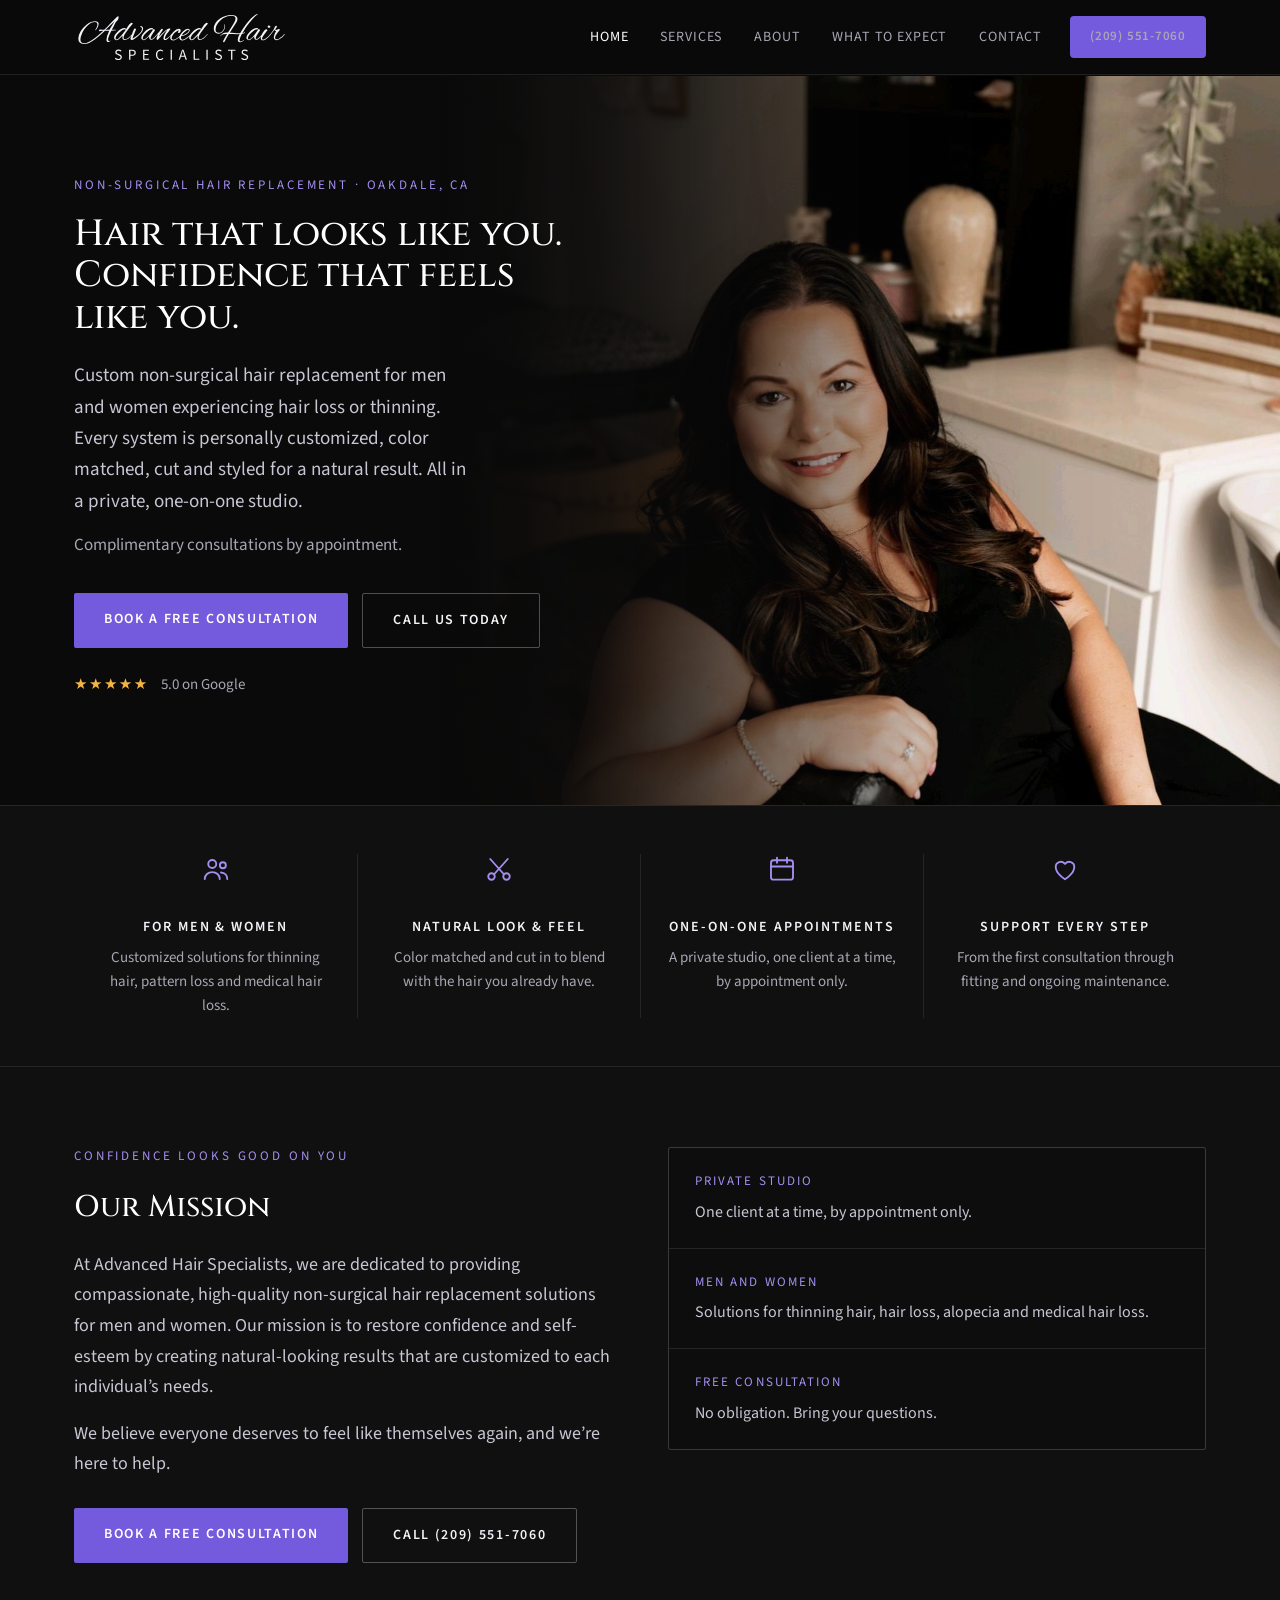
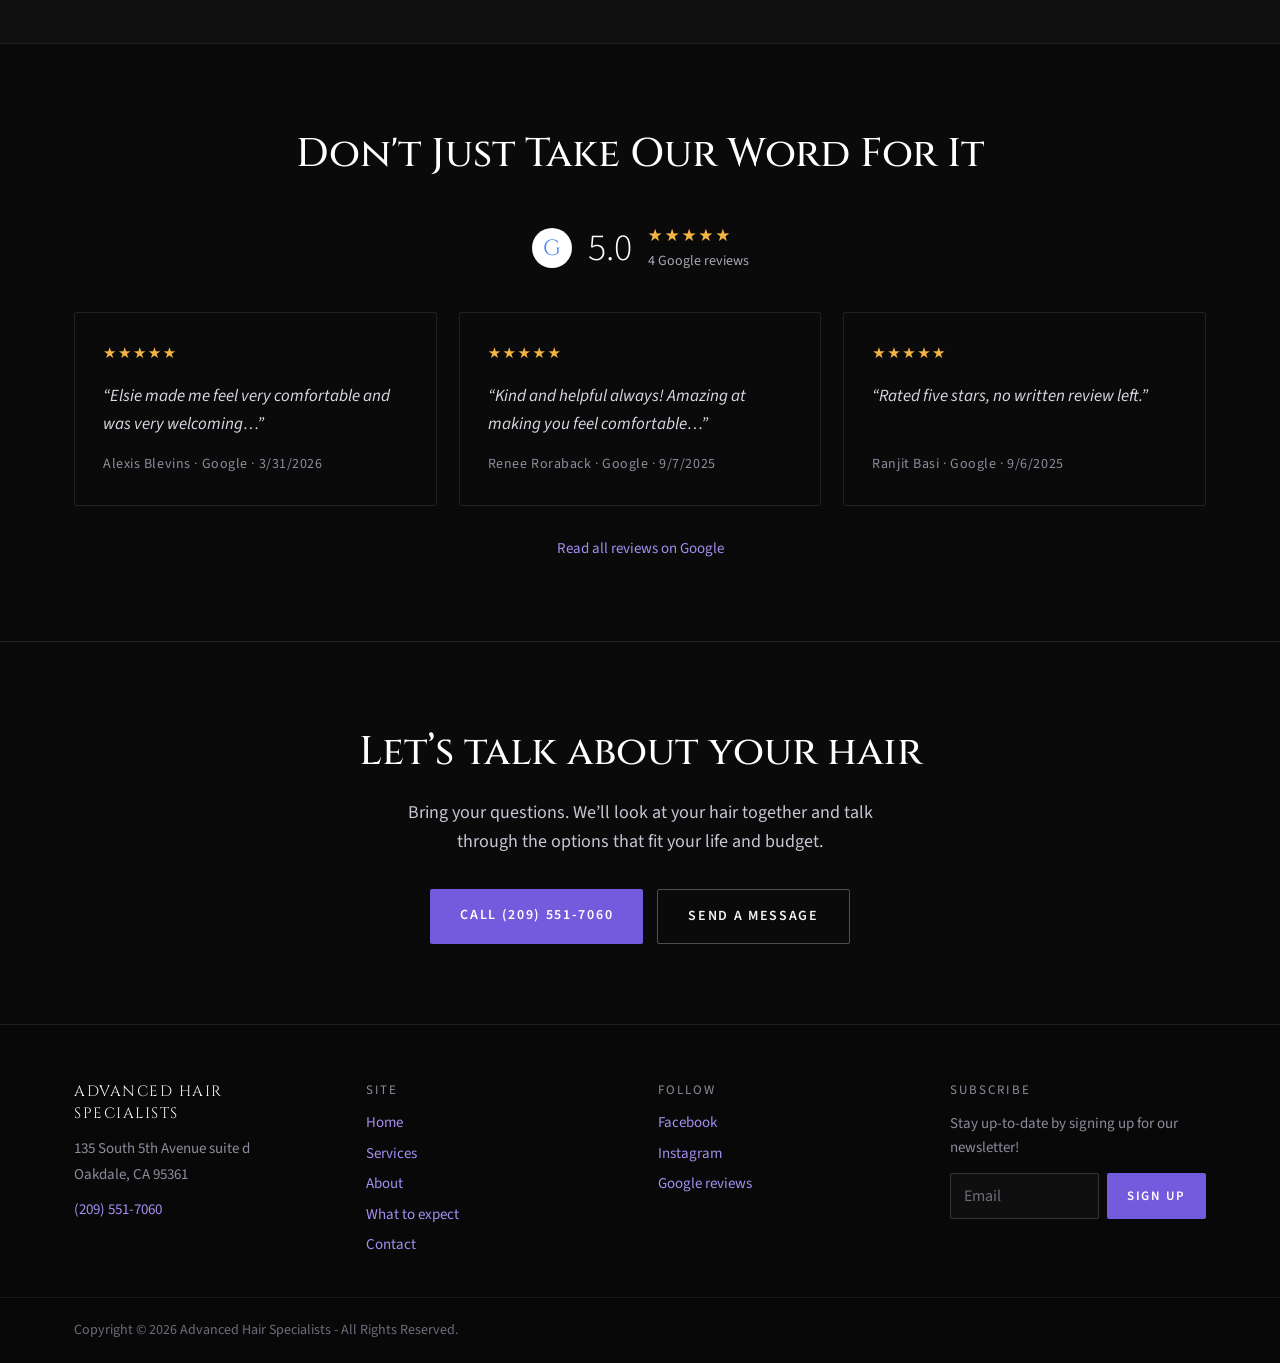
==== ahsoakdale/index.html @ dc657ce6 "AHS Oakdale: real wordmark in the header, softer hero blend, A favicon Hero blend The photo met the " ====
<!DOCTYPE html>
<html lang="en">
<head>
<meta charset="utf-8" />
<meta name="viewport" content="width=device-width, initial-scale=1" />
<title>Non-Surgical Hair Replacement in Oakdale, CA | Advanced Hair Specialists</title>
<meta name="description" content="Custom non-surgical hair replacement for men and women in Oakdale, California. Color matched and styled in a private, one-on-one studio. Call (209) 551-7060." />
<meta name="theme-color" content="#745bde" />
<meta name="robots" content="noindex,nofollow" />
  <link rel="canonical" href="https://drewb-it.com/ahsoakdale/" />
<meta property="og:type" content="website" />
<meta property="og:site_name" content="Advanced Hair Specialists" />
<meta property="og:title" content="Non-Surgical Hair Replacement in Oakdale, CA | Advanced Hair Specialists" />
<meta property="og:description" content="Custom non-surgical hair replacement for men and women in Oakdale, California. Color matched and styled in a private, one-on-one studio. Call (209) 551-7060." />
<meta property="og:url" content="https://drewb-it.com/ahsoakdale/" />
<meta property="og:image" content="https://drewb-it.com/ahsoakdale/assets/og.jpg" />
<meta property="og:locale" content="en_US" />
<meta name="twitter:card" content="summary_large_image" />
<meta name="twitter:title" content="Non-Surgical Hair Replacement in Oakdale, CA | Advanced Hair Specialists" />
<meta name="twitter:description" content="Custom non-surgical hair replacement for men and women in Oakdale, California. Color matched and styled in a private, one-on-one studio. Call (209) 551-7060." />
<meta name="twitter:image" content="https://drewb-it.com/ahsoakdale/assets/og.jpg" />
<link rel="icon" href="assets/favicon.ico" sizes="any" />
<link rel="icon" type="image/png" href="assets/favicon.png" />
<link rel="apple-touch-icon" href="assets/apple-touch-icon.png" />
<link rel="preconnect" href="https://fonts.googleapis.com" />
<link rel="preconnect" href="https://fonts.gstatic.com" crossorigin />
<link href="https://fonts.googleapis.com/css2?family=Cinzel:wght@400..600&family=Source+Sans+3:ital,wght@0,300..600;1,400&display=swap" rel="stylesheet" />
<link rel="stylesheet" href="styles.css?v=6" />
<script type="application/ld+json">
{
  "@context": "https://schema.org",
  "@type": "HealthAndBeautyBusiness",
  "name": "Advanced Hair Specialists",
  "description": "Non-surgical hair replacement for men and women in Oakdale, California.",
  "telephone": "+1-209-551-7060",
  "url": "https://drewb-it.com/ahsoakdale/",
  "address": {
    "@type": "PostalAddress",
    "streetAddress": "135 South 5th Avenue suite d",
    "addressLocality": "Oakdale",
    "addressRegion": "CA",
    "postalCode": "95361",
    "addressCountry": "US"
  },
  "image": "https://drewb-it.com/ahsoakdale/assets/elsie.jpg",
  "logo": "https://drewb-it.com/ahsoakdale/assets/logo-1200.png",
  "hasMap": "https://www.google.com/maps/search/?api=1&query=37.7672455,-120.8436809",
  "founder": {
    "@type": "Person",
    "name": "Elsie",
    "jobTitle": "Owner and hair replacement specialist",
    "description": "Over 20 years of experience in the hair industry, specializing in non-surgical hair replacement for men and women."
  },
  "areaServed": [
    {"@type": "City", "name": "Oakdale"},
    {"@type": "City", "name": "Riverbank"},
    {"@type": "City", "name": "Escalon"},
    {"@type": "City", "name": "Modesto"},
    {"@type": "City", "name": "Turlock"},
    {"@type": "City", "name": "Manteca"}
  ],
  "knowsAbout": [
    "Non-surgical hair replacement",
    "Custom hair systems",
    "Hair toppers",
    "Wigs",
    "Androgenetic alopecia",
    "Alopecia areata",
    "Medical hair loss"
  ],
  "geo": {
    "@type": "GeoCoordinates",
    "latitude": 37.7672455,
    "longitude": -120.8436809
  },
  "sameAs": [
    "https://www.facebook.com/advancedhairspecialists",
    "https://www.instagram.com/advancedhairspecialists"
  ],
  "openingHoursSpecification": [
    {
      "@type": "OpeningHoursSpecification",
      "dayOfWeek": [
        "Monday",
        "Tuesday",
        "Thursday",
        "Friday"
      ],
      "opens": "09:00",
      "closes": "15:00"
    },
    {
      "@type": "OpeningHoursSpecification",
      "dayOfWeek": "Wednesday",
      "opens": "11:00",
      "closes": "18:00"
    }
  ]
}
</script>
<script>
document.addEventListener('DOMContentLoaded',function(){
var h=document.querySelector('.site-head');if(!h)return;
var c=h.querySelector('.nav-cb');if(!c)return;
function shut(){c.checked=false;}
document.addEventListener('keydown',function(e){if(e.key==='Escape'&&c.checked){shut();c.focus();}});
document.addEventListener('click',function(e){if(c.checked&&!h.contains(e.target))shut();});
h.querySelectorAll('.nav a').forEach(function(a){a.addEventListener('click',shut);});
addEventListener('resize',function(){if(innerWidth>=1040)shut();});
});
</script>
</head>
<body>
  <header class="site-head">
    <div class="head-in">
      <a class="brand" href="index.html">
        <img class="brand-logo" src="assets/logo-wordmark.svg" alt="Advanced Hair Specialists" width="1200" height="257" />
      </a>
      <input class="nav-cb" type="checkbox" id="nav-cb" aria-label="Show navigation menu"
             style="position:absolute;width:1px;height:1px;clip-path:inset(50%);overflow:hidden" />
      <label class="nav-toggle" for="nav-cb"><span class="nav-bars" aria-hidden="true"></span><span class="nav-toggle-t">Menu</span></label>
      <nav class="nav" id="site-nav">
        <a href="index.html" aria-current="page">Home</a>
        <a href="services.html">Services</a>
        <a href="about.html">About</a>
        <a href="results.html">What to expect</a>
        <a href="contact.html">Contact</a>
      </nav>
      <a class="btn head-call" href="tel:2095517060">(209) 551-7060</a>
    </div>
  </header>
  <main>
    <section class="hero-full">
      <div class="hero-media">
        <picture>
          <source media="(max-width:860px)" srcset="assets/hero-mobile.jpg" width="900" height="1150" />
          <img src="assets/elsie.jpg" alt="Elsie, owner of Advanced Hair Specialists, in her Oakdale studio" width="1200" height="1500" fetchpriority="high" decoding="async" />
        </picture>
      </div>
      <div class="hero-scrim" aria-hidden="true"></div>
      <div class="hero-in">
        <div class="hero-copy">
          <p class="eyebrow">Non-surgical hair replacement &middot; Oakdale, CA</p>
          <h1>Hair that looks like you.<br />Confidence that feels like you.</h1>
          <p class="lede" style="margin:0 0 14px">Custom non-surgical hair replacement for men and women experiencing hair loss or thinning. Every system is personally customized, color matched, cut and styled for a natural result. All in a private, one-on-one studio.</p>
          <p class="lede muted" style="margin:0 0 34px;font-size:17px">Complimentary consultations by appointment.</p>
          <div class="btn-row">
            <a class="btn" href="contact.html">Book a free consultation</a>
            <a class="btn btn-ghost" href="tel:2095517060">Call us today</a>
          </div>
          <div class="rating" style="margin-top:26px"><span class="stars">&#9733;&#9733;&#9733;&#9733;&#9733;</span><span>5.0 on Google</span></div>
        </div>
      </div>
    </section>

    <section class="band">
      <div class="wrap valuestrip">
        <div class="vs">
          <svg viewBox="0 0 24 24" aria-hidden="true"><circle cx="9" cy="8" r="3.2"/><path d="M3 20c0-3.3 2.7-5.5 6-5.5s6 2.2 6 5.5"/><circle cx="17.5" cy="9" r="2.4"/><path d="M16 14.8c3 .2 5 2.3 5 5.2"/></svg>
          <h3>For men &amp; women</h3>
          <p>Customized solutions for thinning hair, pattern loss and medical hair loss.</p>
        </div>
        <div class="vs">
          <svg viewBox="0 0 24 24" aria-hidden="true"><circle cx="6" cy="18" r="2.6"/><circle cx="18" cy="18" r="2.6"/><path d="M8.1 16.2 19 4M15.9 16.2 5 4"/></svg>
          <h3>Natural look &amp; feel</h3>
          <p>Color matched and cut in to blend with the hair you already have.</p>
        </div>
        <div class="vs">
          <svg viewBox="0 0 24 24" aria-hidden="true"><rect x="3.2" y="5" width="17.6" height="15.5" rx="2"/><path d="M3.2 10h17.6M8 3v4M16 3v4"/></svg>
          <h3>One-on-one appointments</h3>
          <p>A private studio, one client at a time, by appointment only.</p>
        </div>
        <div class="vs">
          <svg viewBox="0 0 24 24" aria-hidden="true"><path d="M12 20.2s-7.4-4.6-7.4-9.6A4.1 4.1 0 0 1 12 7.9a4.1 4.1 0 0 1 7.4 2.7c0 5-7.4 9.6-7.4 9.6z"/></svg>
          <h3>Support every step</h3>
          <p>From the first consultation through fitting and ongoing maintenance.</p>
        </div>
      </div>
    </section>

    <section class="band">
      <div class="wrap pad two two-top">
        <div>
          <p class="eyebrow">Confidence looks good on you</p>
          <h2 style="margin:0 0 20px;font-size:30px">Our Mission</h2>
          <p style="margin:0 0 16px;font-size:18px;line-height:1.7;color:var(--ink-2);text-wrap:pretty">At Advanced Hair Specialists, we are dedicated to providing compassionate, high-quality non-surgical hair replacement solutions for men and women. Our mission is to restore confidence and self-esteem by creating natural-looking results that are customized to each individual&rsquo;s needs.</p>
          <p style="margin:0;font-size:18px;line-height:1.7;color:var(--ink-2);text-wrap:pretty">We believe everyone deserves to feel like themselves again, and we&rsquo;re here to help.</p>
          <div class="btn-row" style="margin-top:28px">
            <a class="btn" href="contact.html">Book a free consultation</a>
            <a class="btn btn-ghost" href="tel:2095517060">Call (209) 551-7060</a>
          </div>
        </div>
        <div class="stack">
          <div><p class="k">Private studio</p><p class="v">One client at a time, by appointment only.</p></div>
          <div><p class="k">Men and women</p><p class="v">Solutions for thinning hair, hair loss, alopecia and medical hair loss.</p></div>
          <div><p class="k">Free consultation</p><p class="v">No obligation. Bring your questions.</p></div>
        </div>
      </div>
    </section>


    <section class="band-plain">
      <div class="wrap pad">
        <h2 class="big center" style="margin:0 0 40px">Don't Just Take Our Word For It</h2>
        <div class="gsum">
          <span class="g">G</span>
          <span class="score">5.0</span>
          <div>
            <div class="stars" style="font-size:17px">&#9733;&#9733;&#9733;&#9733;&#9733;</div>
            <div style="font-size:14px;color:var(--ink-3);margin-top:2px">4 Google reviews</div>
          </div>
        </div>
        <div class="cards">
          <figure class="review">
            <div class="stars" style="font-size:15px">&#9733;&#9733;&#9733;&#9733;&#9733;</div>
            <blockquote>&ldquo;Elsie made me feel very comfortable and was very welcoming&hellip;&rdquo;</blockquote>
            <figcaption>Alexis Blevins &middot; Google &middot; 3/31/2026</figcaption>
          </figure>
          <figure class="review">
            <div class="stars" style="font-size:15px">&#9733;&#9733;&#9733;&#9733;&#9733;</div>
            <blockquote>&ldquo;Kind and helpful always! Amazing at making you feel comfortable&hellip;&rdquo;</blockquote>
            <figcaption>Renee Roraback &middot; Google &middot; 9/7/2025</figcaption>
          </figure>
          <figure class="review">
            <div class="stars" style="font-size:15px">&#9733;&#9733;&#9733;&#9733;&#9733;</div>
            <blockquote>&ldquo;Rated five stars, no written review left.&rdquo;</blockquote>
            <figcaption>Ranjit Basi &middot; Google &middot; 9/6/2025</figcaption>
          </figure>
        </div>
        <p class="center" style="margin:32px 0 0;font-size:15px"><a href="https://www.google.com/search?q=Advanced+Hair+Specialists+Oakdale" target="_blank" rel="noopener">Read all reviews on Google</a></p>
      </div>
    </section>

    <section class="band-plain">
      <div class="wrap cta-band">
        <h2>Let&rsquo;s talk about your hair</h2>
        <p>Bring your questions. We&rsquo;ll look at your hair together and talk through the options that fit your life and budget.</p>
        <div class="btn-row">
          <a class="btn" href="tel:2095517060">Call (209) 551-7060</a>
          <a class="btn btn-ghost" href="contact.html">Send a message</a>
        </div>
      </div>
    </section>
  </main>
  <footer class="site-foot">
    <div class="foot-in">
      <div>
        <p class="ttl">Advanced Hair Specialists</p>
        <p>135 South 5th Avenue suite d</p>
        <p style="margin-bottom:12px">Oakdale, CA 95361</p>
        <p><a href="tel:2095517060">(209) 551-7060</a></p>
      </div>
      <div>
        <p class="cap">Site</p>
        <div class="foot-links">
          <a href="index.html">Home</a>
          <a href="services.html">Services</a>
          <a href="about.html">About</a>
          <a href="results.html">What to expect</a>
          <a href="contact.html">Contact</a>
        </div>
      </div>
      <div>
        <p class="cap">Follow</p>
        <div class="foot-links">
          <a href="https://www.facebook.com/advancedhairspecialists" target="_blank" rel="noopener">Facebook</a>
          <a href="https://www.instagram.com/advancedhairspecialists" target="_blank" rel="noopener">Instagram</a>
          <a href="https://www.google.com/search?q=Advanced+Hair+Specialists+Oakdale" target="_blank" rel="noopener">Google reviews</a>
        </div>
      </div>
      <div>
        <p class="cap">Subscribe</p>
        <p style="margin-bottom:14px;line-height:1.55">Stay up-to-date by signing up for our newsletter!</p>
        <form class="sub" action="https://formsubmit.co/advancedhairspecialists@yahoo.com" method="POST">
          <input type="hidden" name="_subject" value="New newsletter signup from the website" />
          <input type="hidden" name="_next" value="https://drewb-it.com/ahsoakdale/thanks.html" />
          <input type="hidden" name="_captcha" value="false" />
          <input type="text" name="_honey" tabindex="-1" autocomplete="off" aria-hidden="true" style="position:absolute;left:-9999px" />

          <input type="email" name="email" placeholder="Email" required
                 aria-label="Email address" autocomplete="email"
                 autocapitalize="none" spellcheck="false" />
          <button class="btn btn-sm sub-btn" type="submit">Sign up</button>
        </form>
      </div>
    </div>
    <div class="copy"><p>Copyright &copy; 2026 Advanced Hair Specialists - All Rights Reserved.</p></div>
  </footer>
</body>
</html>
---- ahsoakdale/styles.css ----
/* Advanced Hair Specialists, ahsoakdale.com
   Palette and typefaces carried over from the existing site:
   #745bde purple, near-black ground, Cinzel + Source Sans. */

:root{
  --bg:#0a0a0a; --bg-alt:#101010; --panel:#111; --panel-2:#131313;
  --line:rgba(255,255,255,.09); --line-2:rgba(255,255,255,.16);
  --ink:#f4f2f7; --ink-2:#c9c6d4; --ink-3:#a9a6b3; --ink-4:#8f8b9b; --ink-5:#6f6b7a;
  --accent:#745bde; --accent-hi:#8b76e8; --accent-ink:#a48ef0; --star:#f5b544;
  --wrap:1180px;
}
*{box-sizing:border-box}
html{scroll-behavior:smooth}
body{margin:0;background:var(--bg);color:var(--ink);font:400 16px/1.5 "Source Sans 3",system-ui,-apple-system,sans-serif;-webkit-font-smoothing:antialiased}
img{max-width:100%;height:auto;display:block}
button,input,textarea,select{font-family:inherit}
a{color:var(--accent-ink);text-decoration:none}
a:hover{color:#c3b4f7}
h1,h2,h3,.serif{font-family:Cinzel,Georgia,serif;font-weight:500;color:#fff}
.wrap{max-width:var(--wrap);margin:0 auto;padding:0 24px}
.eyebrow{margin:0 0 18px;font-size:13px;letter-spacing:.22em;text-transform:uppercase;color:var(--accent-ink)}
.lede{font-size:19px;line-height:1.65;color:var(--ink-2);text-wrap:pretty}
.muted{color:var(--ink-3)}

/* buttons */
.btn{display:inline-block;padding:16px 30px;border-radius:2px;background:var(--accent);color:#fff;font-size:14px;font-weight:600;letter-spacing:.12em;text-transform:uppercase;border:none;cursor:pointer;transition:background .15s}
.btn:hover{background:var(--accent-hi);color:#fff}
.btn-ghost{background:none;border:1px solid rgba(255,255,255,.28);color:var(--ink)}
.btn-ghost:hover{background:rgba(116,91,222,.12);border-color:var(--accent);color:#fff}
.btn-sm{padding:14px 26px;font-size:13px}
.btn-row{display:flex;flex-wrap:wrap;gap:14px}

/* header */
.site-head{position:sticky;top:0;z-index:50;background:rgba(10,10,10,.92);backdrop-filter:blur(10px);border-bottom:1px solid var(--line)}
.head-in{max-width:var(--wrap);margin:0 auto;padding:14px 24px;display:flex;align-items:center;gap:24px}
.brand{display:flex;align-items:center;gap:12px;color:var(--ink)}
.brand:hover{color:#fff}
.brand img{width:42px;height:42px;border-radius:50%;object-fit:cover;flex:none}
.brand .brand-logo{width:auto;height:46px;border-radius:0;object-fit:contain}
.brand span{font-family:Cinzel,Georgia,serif;font-size:16px;letter-spacing:.08em;line-height:1.15;text-transform:uppercase}
.nav{margin-left:auto;display:flex;align-items:center;gap:4px;flex-wrap:wrap}
.nav a{padding:8px 14px;border-radius:4px;font-size:14px;letter-spacing:.06em;text-transform:uppercase;color:var(--ink-3)}
.nav a:hover{background:rgba(255,255,255,.06);color:#fff}
.nav a[aria-current="page"]{color:#fff}
.head-call{padding:11px 20px;font-size:13px;white-space:nowrap}
.nav-cb{display:none}
.nav-toggle{display:none;font:600 14px/1 "Source Sans 3",system-ui,-apple-system,sans-serif}

/* sections */
section{border-top:1px solid transparent}
.band{border-top:1px solid var(--line);background:var(--bg-alt)}
.band-plain{border-top:1px solid var(--line)}
.pad{padding-block:80px}
.pad-sm{padding-block:56px}
/* min(...,100%) on every auto-fit minimum. A bare minmax(320px,1fr) forces a
   320px track inside a 272px content box at a 320px viewport, which is where
   the site's only horizontal overflow came from. min() resolves to the pixel
   value at every width where the container is wider, so nothing changes above
   the narrowest phones. */
.two{display:grid;grid-template-columns:repeat(auto-fit,minmax(min(320px,100%),1fr));gap:56px;align-items:center}
.two-top{align-items:start}
.cards{display:grid;grid-template-columns:repeat(auto-fit,minmax(min(260px,100%),1fr));gap:22px}

/* hero */
.hero{padding-block:72px 80px}
.hero h1{margin:0 0 24px;font-size:clamp(26px,3vw,43px);line-height:1.14;text-wrap:pretty}
.hero .lede{margin:0 0 34px;max-width:46ch}
.hero img{border-radius:3px;border:1px solid rgba(255,255,255,.1)}
.rating{margin-top:34px;display:flex;align-items:center;gap:12px;font-size:15px;color:var(--ink-3)}
.stars{color:var(--star);letter-spacing:.1em}

/* panels */
.panel{background:var(--panel);border:1px solid var(--line);border-radius:3px;padding:26px 28px}
.stack{display:grid;gap:1px;background:var(--line);border:1px solid var(--line);border-radius:3px;overflow:hidden}
.stack > *{background:#0d0d0d;padding:24px 26px;margin:0}
.stack .k{margin:0;font-size:13px;letter-spacing:.16em;text-transform:uppercase;color:var(--accent-ink)}
/* about.html's placeholder panel carries the same label style but sits outside
   .stack, so it was holding its 13px in an inline style attribute that no media
   query could reach. The declaration moved here; desktop renders exactly as it
   did, and the mobile block below can now lift it to 14px like every other
   micro-label on the site. */
.panel > .k{font-size:13px}
.stack .v{margin:8px 0 0;font-size:16px;color:var(--ink-2)}

.svc-card{display:block;padding:30px 28px;background:var(--panel-2);border:1px solid var(--line);border-radius:3px;color:var(--ink);transition:border-color .15s,background .15s}
.svc-card:hover{border-color:rgba(116,91,222,.6);background:#171523;color:var(--ink)}
.svc-card h3{margin:0 0 12px;font-size:21px}
.svc-card p{margin:0;font-size:16px;line-height:1.6;color:var(--ink-3)}

/* service rows */
.rows{display:grid;gap:1px;background:var(--line);border:1px solid var(--line);border-radius:3px;overflow:hidden}
.row{background:var(--panel);padding:38px 34px;display:flex;flex-wrap:wrap;gap:28px;align-items:flex-start}
.row .lbl{flex:0 1 220px}
.row .lbl p{margin:0 0 10px;font-size:13px;letter-spacing:.18em;text-transform:uppercase;color:var(--ink-4)}
.row .lbl h2{margin:0;font-size:26px}
.row .body{flex:1 1 340px;min-width:0}
.row .body p{margin:0 0 14px;font-size:17px;line-height:1.7;color:var(--ink-2);text-wrap:pretty}
.row .body .who{margin:0;font-size:15px;color:var(--ink-4)}

/* steps */
.steps{display:grid;grid-template-columns:repeat(auto-fit,minmax(min(220px,100%),1fr));gap:28px}
.step{padding-top:22px;border-top:2px solid var(--accent)}
.step .n{margin:0 0 10px;font-family:Cinzel,Georgia,serif;font-size:30px;color:var(--accent)}
.step h3{margin:0 0 10px;font-family:"Source Sans 3",sans-serif;font-size:18px;font-weight:600;letter-spacing:.04em}
.step p{margin:0;font-size:16px;line-height:1.6;color:var(--ink-3)}

/* reviews */
.gsum{display:flex;align-items:center;justify-content:center;gap:16px;margin-bottom:40px}
.gsum .g{width:40px;height:40px;border-radius:50%;background:#fff;color:#4285f4;font-family:Cinzel,Georgia,serif;font-size:22px;display:flex;align-items:center;justify-content:center;flex:none}
.gsum .score{font-size:38px;font-weight:300;color:#fff;line-height:1}
.review{margin:0;padding:30px 28px;background:var(--bg);border:1px solid var(--line);border-radius:3px;display:flex;flex-direction:column;gap:16px}
.review blockquote{margin:0;font-size:17px;line-height:1.65;color:#dcd9e4;font-style:italic;text-wrap:pretty}
.review figcaption{margin-top:auto;font-size:14px;color:var(--ink-4);letter-spacing:.04em}

/* gallery */
.shot{border:1px solid var(--line);border-radius:3px;overflow:hidden;background:var(--panel)}
.shot .ph{aspect-ratio:4/5;background-color:#161616;background-image:repeating-linear-gradient(135deg,rgba(255,255,255,.05) 0 10px,transparent 10px 20px);display:flex;align-items:center;justify-content:center;padding:20px}
.shot .ph span{font-family:ui-monospace,SFMono-Regular,Menlo,monospace;font-size:12px;letter-spacing:.08em;color:#7d7a88;text-align:center;text-transform:uppercase}
.shot p{margin:0;padding:16px 18px;font-size:15px;color:var(--ink-3);border-top:1px solid var(--line)}
.note{margin:28px 0 0;padding:24px 26px;background:var(--panel-2);border:1px solid var(--line);border-radius:3px;font-size:16px;line-height:1.6;color:var(--ink-3)}

/* hours + form */
.hours{display:grid;gap:1px;background:var(--line);border:1px solid var(--line);border-radius:3px;overflow:hidden;max-width:400px}
.hours div{background:var(--panel);padding:13px 18px;display:flex;justify-content:space-between;gap:16px;font-size:16px}
.hours .d{color:var(--ink-2)}
.hours .t{color:var(--ink-4)}
.form-card{padding:34px 32px;background:var(--panel);border:1px solid var(--line);border-radius:3px}
.form-card h2{margin:0 0 8px;font-size:24px}
form.contact{display:grid;gap:18px}
form.contact label{display:grid;gap:7px;font-size:13px;letter-spacing:.12em;text-transform:uppercase;color:var(--ink-3)}
form.contact input,form.contact textarea{padding:13px 14px;background:var(--bg);border:1px solid var(--line-2);border-radius:2px;color:var(--ink);font-family:inherit;font-weight:400;font-size:16px;line-height:1.4;letter-spacing:0}
form.contact textarea{resize:vertical}
form.contact input:focus,form.contact textarea:focus{border-color:var(--accent);outline:none}
form.contact .check{display:flex;align-items:flex-start;gap:10px;font-size:15px;color:var(--ink-3);letter-spacing:0;text-transform:none}
form.contact .check input{margin-top:4px;accent-color:var(--accent)}
::placeholder{color:var(--ink-5)}
.map{width:100%;aspect-ratio:4/3;border:1px solid var(--line);border-radius:3px;filter:grayscale(.25) contrast(1.05)}

/* footer */
.site-foot{border-top:1px solid var(--line);background:#080808}
.foot-in{max-width:var(--wrap);margin:0 auto;padding:56px 24px 40px;display:grid;grid-template-columns:repeat(auto-fit,minmax(min(220px,100%),1fr));gap:36px}
.foot-in p{margin:0 0 4px;font-size:15px;color:var(--ink-4)}
.foot-in .ttl{margin:0 0 12px;font-family:Cinzel,Georgia,serif;font-size:15px;letter-spacing:.1em;text-transform:uppercase;color:var(--ink)}
.foot-in .cap{margin:0 0 12px;font-size:13px;letter-spacing:.16em;text-transform:uppercase;color:var(--ink-4)}
.foot-links{display:flex;flex-direction:column;gap:8px;font-size:15px}
.sub{display:flex;gap:8px;flex-wrap:wrap}
.sub input{flex:1;min-width:140px;padding:11px 13px;background:#0f0f0f;border:1px solid var(--line-2);border-radius:2px;color:var(--ink);font-family:inherit;font-size:16px}
.sub input:focus{border-color:var(--accent);outline:none}
.sub button{padding:11px 20px;font-size:13px}
.copy{border-top:1px solid rgba(255,255,255,.07)}
.copy p{max-width:var(--wrap);margin:0 auto;padding:22px 24px;font-size:14px;color:var(--ink-5)}

.center{text-align:center}
.cta-band{padding-block:80px;text-align:center}
.cta-band h2{margin:0 0 16px;font-size:clamp(28px,4vw,40px)}
.cta-band p{margin:0 auto 32px;font-size:18px;line-height:1.65;color:var(--ink-2);max-width:52ch}
.cta-band .btn-row{justify-content:center}
h2.big{font-size:clamp(28px,4vw,40px)}

/* Section padding lifted off inline style attributes on services, about and
   contact. The desktop values below are copied verbatim from the attributes they
   replace, so 1200px is unchanged; lifting them is what lets the mobile block
   reach them at all, since an inline declaration outranks every stylesheet rule. */
.pb-a{padding-block:72px 24px}
.pb-b{padding-block:40px 80px}
.pb-c{padding-block:70px 90px}
.pb-d{padding-block:72px 90px}
.pb-e{padding-block:72px 80px}

@media (max-width:760px){
  .nav a:not(.btn){padding:8px 10px;font-size:13px}
  .brand span{font-size:14px}
  .pad{padding-block:56px}
  .row{padding:28px 24px}
  .form-card{padding:26px 22px}
}

/* ============================================================
   HEADER: compact bar plus disclosure nav below 1040px.
   1040 is measured, not chosen: the one-row desktop header needs
   971px of viewport (brand 205 + gap 24 + nav 694 + padding 48),
   so 980 would leave only 9px of slack. Above 1040 nothing in
   this block applies and the desktop header is unchanged, with
   one deliberate exception: the header CTA. Pulling the tel:
   link out of .nav ends the `.nav a` specificity override that
   was painting it var(--ink-3) on var(--accent), a 2.04:1
   contrast failure on the primary conversion element. It now
   renders white and 11px wider.
   ============================================================ */

/* restores the exact 14px brand-row gap the CTA had while it
   still lived inside .nav (nav gap 4 + margin-left 10). */
@media (min-width:1040px){
  .head-call{margin-left:-10px}
  /* 4px corners, not `.btn`'s 2px: the CTA used to sit inside <nav>, where
     `.nav a{border-radius:4px}` outranked `.btn`. Moving it out for the
     hamburger dropped that override, which squared off the corners on all
     five pages. This puts the approved desktop render back. */
  .head-call{border-radius:4px}
  /* Keeps the approved desktop header byte-identical. The grey-on-purple here
     is a 2.04:1 contrast failure inherited from the same `.nav a` override;
     pulling the CTA out of .nav would otherwise let .btn's white through.
     Flagged for a separate decision rather than restyled unasked.
     TO FIX: delete the next line. The button turns white (about 4.7:1) and
     grows 11px. Nothing else on desktop moves. */
  .head-call{color:var(--ink-3);letter-spacing:.06em}
}

@media (max-width:1039px){
  html{scroll-padding-top:64px}

  /* ---------------------------------------------------------------
     Mobile bar. One row, never wraps, and it does not depend on
     JavaScript: the checkbox holds the open state, so the bar looks
     and behaves identically with scripting off.
     --------------------------------------------------------------- */
  .head-in{flex-wrap:nowrap;gap:10px;padding:9px 16px}

  .brand{order:1;gap:10px;min-width:0;min-height:44px}
  .brand img{width:38px;height:38px}
  .brand span{font-size:11.5px;line-height:1.25;letter-spacing:.08em;white-space:nowrap}

  /* phone stays visible: it is the conversion action on this site */
  .head-call{order:2;margin-left:auto;flex:none;
             min-height:44px;display:inline-flex;align-items:center;
             padding:0 14px;font-size:13px;letter-spacing:.04em;
             color:#fff;border-radius:3px;white-space:nowrap}

  /* the toggle is a label, so it works with no script at all */
  .nav-cb{display:block;position:absolute;width:1px;height:1px;margin:0;padding:0;
          border:0;clip:rect(0 0 0 0);clip-path:inset(50%);overflow:hidden;
          white-space:nowrap}
  .nav-toggle{order:3;flex:none;
    display:inline-flex;align-items:center;justify-content:center;gap:9px;
    width:44px;min-height:44px;padding:0;
    background:none;border:1px solid var(--line-2);border-radius:3px;
    color:var(--ink-2);cursor:pointer;
    font:600 11px/1 "Source Sans 3",system-ui,-apple-system,sans-serif;
    letter-spacing:.14em;text-transform:uppercase;
    -webkit-tap-highlight-color:transparent}
  .nav-toggle-t{display:none}
  .nav-cb:focus-visible + .nav-toggle{outline:2px solid var(--accent-hi);outline-offset:2px}

  .nav-bars{position:relative;display:block;width:16px;height:2px;
            background:currentColor;transition:background .12s}
  .nav-bars::before,.nav-bars::after{content:"";position:absolute;left:0;
    width:16px;height:2px;background:currentColor;transition:transform .16s,top .16s}
  .nav-bars::before{top:-5px}
  .nav-bars::after{top:5px}
  .nav-cb:checked + .nav-toggle{border-color:var(--accent);color:#fff}
  .nav-cb:checked + .nav-toggle .nav-bars{background:transparent}
  .nav-cb:checked + .nav-toggle .nav-bars::before{top:0;transform:rotate(45deg)}
  .nav-cb:checked + .nav-toggle .nav-bars::after{top:0;transform:rotate(-45deg)}

  /* the panel. .site-head is sticky, so it is this child's containing block. */
  .nav{
    order:4;position:absolute;top:100%;left:0;right:0;
    display:none;flex-basis:auto;margin-left:0;
    padding:4px 0 8px;
    background:var(--bg);
    border-bottom:1px solid var(--line);
    box-shadow:0 24px 48px rgba(0,0,0,.6);
    max-height:calc(100vh - 62px);
    max-height:calc(100dvh - 62px);
    overflow-y:auto}
  .nav-cb:checked ~ .nav{display:block}
  /* Compatibility during the cache window: a visitor holding the previous
     markup has a <button> that toggles .nav-open instead of a checkbox.
     Honour both so a stale page is never left with a dead hamburger. */
  .nav-open .nav{display:block}
  .nav-open .nav-bars{background:transparent}
  .nav-open .nav-bars::before{top:0;transform:rotate(45deg)}
  .nav-open .nav-bars::after{top:0;transform:rotate(-45deg)}
  .nav a:not(.btn){
    display:flex;align-items:center;min-height:50px;
    padding:0 18px;border-radius:0;font-size:15px;letter-spacing:.1em;
    color:var(--ink-2);border-bottom:1px solid var(--line)}
  .nav a:not(.btn):last-child{border-bottom:0}
  .nav a[aria-current="page"]{color:#fff;box-shadow:inset 3px 0 0 var(--accent)}

  /* room for the label once there is width for it */
  @media (min-width:430px){
    .nav-toggle{width:auto;padding:0 13px}
    .nav-toggle-t{display:inline}
  }
  /* the wordmark is the first thing to go on a small phone */
  @media (max-width:359px){
    .head-in{gap:8px;padding:9px 12px}
    .head-call{padding:0 12px;font-size:12px}
  }
}

/* The wordmark rides its own <br> as two short lines, about 95px, which fits
   the bar from 360px up: 32 padding + 38 mark + 95 wordmark + 115 digits +
   44 toggle + 30 gaps = 354. Below that it goes screen-reader-only rather
   than display:none, because it is the brand link's only accessible name. */
@media (max-width:359px){
  .brand span{position:absolute;width:1px;height:1px;overflow:hidden;clip-path:inset(50%);white-space:nowrap}
}


/* ============================================================
   PHONE AND TABLET: type scale, tap targets, vertical rhythm.
   Every rule below sits in a max-width query, so a 1200px viewport
   matches none of them and the approved desktop design is provably
   untouched. max-width is used rather than pointer:coarse so the
   measurement harness, which renders in desktop Chrome, can verify it.
   ============================================================ */
@media (max-width:760px){
  /* rhythm. .pad was already knocked to 56px; the rest of the page was
     still carrying desktop spacing into a 342px column. */
  .pad{padding-block:48px}
  .pad-sm{padding-block:40px}
  .cta-band{padding-block:56px}
  .stack > *{padding:18px 20px}
  .lede{line-height:1.6}
  .hero{padding-block:48px 56px}
  .pb-a{padding-block:44px 18px}
  .pb-b{padding-block:24px 48px}
  .pb-c{padding-block:44px 52px}
  .pb-d{padding-block:44px 52px}
  .pb-e{padding-block:44px 48px}
  .svc-card{padding:24px 22px}
  .note{margin-top:22px;padding:20px 20px}
  .form-card{padding:22px 18px}

  /* services.html's .row wraps at this width whatever we do, so stop paying
     for the 220px label column and the 28px flex gap it was sized for. The
     stage number moves onto the title's own baseline instead of sitting on a
     line of its own. The 26px Cinzel title is deliberately NOT reduced: it is
     the editorial voice of the page and it fits a 342px column. results.html
     is unaffected, its rows are <details> and `details.row` outranks this. */
  .row{padding:24px 20px;gap:14px}
  .row .lbl{flex:1 1 100%;display:flex;align-items:baseline;gap:10px}
  .row .lbl p{margin:0;flex:none}
  .row .body{flex:1 1 100%}

  /* The uppercase micro-labels go 13px to 14px, with the tracking pulled in
     so the word does not gain width. Letterspacing scales with font-size, so
     holding .22em at 14px would add back the gappiness. Body copy is not
     touched: it already measures 16 to 19px throughout. */
  .eyebrow{font-size:14px;letter-spacing:.14em}
  .stack .k,.panel > .k,.row .lbl p,.foot-in .cap{font-size:14px;letter-spacing:.14em}
  form.contact label{font-size:14px;letter-spacing:.08em}
  .btn-sm{font-size:14px}
  .shot .ph span{font-size:14px}
  .fig figcaption{font-size:14px}

  /* Footer links: the 8px gap becomes padding, so the column is a continuous
     band of 44px targets with no dead zone between them. */
  .foot-links{gap:0}
  .foot-links a{display:flex;align-items:center;min-height:44px}
  .site-foot p > a[href^="tel:"]{display:inline-flex;align-items:center;min-height:44px}

  /* Standalone links in running copy are inline boxes, so they measure at the
     font's content box, 18 to 24px. Give them a real box and cancel the growth
     with matching negative margins, so every paragraph stays where it was.
     Each of these links is alone in its own paragraph, so there is nothing for
     the overlapping hit box to collide with. */
  main p > a[href^="tel:"],
  main p.center > a{display:inline-block;padding:13px 4px;margin:-13px -4px}

  /* Newsletter: a side-by-side row on a 342px column leaves the input 230px.
     Two full-width 48px controls is the phone pattern. */
  .sub{display:grid;gap:10px}
  .sub input{min-width:0;min-height:48px;padding:13px 14px}
  .sub button{min-height:48px;padding:13px 20px;font-size:14px}
  .sub input::placeholder{color:var(--ink-4)}

  /* The opt-in control is sized to the line it sits beside. flex:none is
     required, or the sized box is still shrinkable in the flex row, and
     margin-top must go to 0: the 4px was compensating for a 13px box. The
     wrapping <label class="check"> is the real 44px target either way. */
  /* the real tap target is the LABEL, not the 22px box it wraps. min-height
     holds the row at 44px in the 529-743px band where the text fits on one
     line and the row would otherwise collapse to 37px. */
  form.contact .check{gap:14px;padding:6px 0;align-items:center;min-height:44px}
  form.contact .check input{inline-size:22px;block-size:22px;flex:none;margin-top:0}

  /* The map becomes a picture on a phone. It is 39% of the viewport and it
     captures vertical swipes that start inside it, so a thumb scrolling the
     page pans the embed instead. The Get directions button directly above
     opens the native maps app, which is what a phone user wants anyway.
     No JavaScript, so the no-JS state is the safe state. */
  .map{pointer-events:none;aspect-ratio:3/2}
}

/* Each auto-fit grid keeps its full desktop gap after collapsing to one
   column. The breakpoints are the measured width at which each grid actually
   collapses, not one convenient number: merging them would shrink .cards and
   .steps while those grids are still two columns. */
@media (max-width:743px){.two{gap:32px}}
@media (max-width:589px){.cards{gap:14px}}
@media (max-width:515px){.steps{gap:22px}}
@media (max-width:523px){
  .foot-in{gap:26px}
  /* Once .foot-in is a single column the link lists go two-up: every link
     becomes a 44px target AND the footer gets shorter, not taller. */
  .foot-links{display:grid;grid-template-columns:1fr 1fr;gap:0 18px}
}

/* ---------- full-bleed hero with Elsie ---------- */
.hero-full{position:relative;overflow:hidden;background:var(--bg)}
.hero-full .hero-media{position:absolute;inset:0;z-index:0}
.hero-full .hero-media picture{display:block;width:100%;height:100%}
.hero-full .hero-media img{width:100%;height:100%;object-fit:cover;object-position:50% 16%}
.hero-full .hero-scrim{position:absolute;inset:0;z-index:1;pointer-events:none}
.hero-full .hero-in{position:relative;z-index:2;max-width:var(--wrap);margin:0 auto;padding:100px 24px 108px}
.hero-copy{max-width:min(540px,100%)}
.hero-full h1{margin:0 0 22px;font-size:clamp(25px,2.85vw,41px);line-height:1.14;text-wrap:pretty}
.hero-full .lede{max-width:44ch}
@media (min-width:861px){
  .hero-full .hero-media{left:auto;right:0;width:min(66%,900px)}
  .hero-full .hero-media img{
    -webkit-mask-image:linear-gradient(to right,rgba(0,0,0,0) 0%,rgba(0,0,0,.04) 10%,rgba(0,0,0,.14) 20%,rgba(0,0,0,.32) 31%,rgba(0,0,0,.55) 42%,rgba(0,0,0,.76) 53%,rgba(0,0,0,.91) 64%,rgba(0,0,0,.98) 75%,#000 85%);
            mask-image:linear-gradient(to right,rgba(0,0,0,0) 0%,rgba(0,0,0,.04) 10%,rgba(0,0,0,.14) 20%,rgba(0,0,0,.32) 31%,rgba(0,0,0,.55) 42%,rgba(0,0,0,.76) 53%,rgba(0,0,0,.91) 64%,rgba(0,0,0,.98) 75%,#000 85%);
  }
  .hero-full .hero-scrim{background:linear-gradient(to right,rgba(10,10,10,.72) 0%,rgba(10,10,10,.52) 30%,rgba(10,10,10,.24) 46%,rgba(10,10,10,.06) 60%,rgba(10,10,10,0) 72%)}
}
@media (max-width:860px){
  /* Overlaying copy on a portrait crop puts type across her face, so the photo
     stacks above the copy on narrow screens and keeps its own soft bottom fade. */
  .hero-full .hero-media{position:relative;inset:auto;width:100%;height:auto}
  .hero-full .hero-media img{width:100%;height:auto;aspect-ratio:4/5;object-position:50% 14%}
  .hero-full .hero-media::after{content:"";position:absolute;left:0;right:0;bottom:0;height:34%;background:linear-gradient(to bottom,rgba(10,10,10,0),var(--bg))}
  .hero-full .hero-scrim{display:none}
  .hero-full .hero-in{padding:8px 24px 72px}
}

/* ---------- value strip ---------- */
.valuestrip{display:grid;grid-template-columns:repeat(4,1fr);padding-block:48px}
.vs{text-align:center;padding:0 22px;border-left:1px solid var(--line)}
.vs:first-child{border-left:none}
.vs svg{width:30px;height:30px;margin:0 auto 16px;display:block;fill:none;stroke:var(--accent-ink);stroke-width:1.5;stroke-linecap:round;stroke-linejoin:round}
.vs h3{margin:0 0 9px;font-family:"Source Sans 3",system-ui,sans-serif;font-weight:600;font-size:14px;letter-spacing:.14em;line-height:1.35;text-transform:uppercase;color:var(--ink);display:flex;align-items:flex-end;justify-content:center;min-height:2.7em}
.vs p{margin:0;font-size:15px;line-height:1.6;color:var(--ink-3)}
@media (max-width:880px){
  .valuestrip{grid-template-columns:repeat(2,1fr);row-gap:38px}
  .vs:nth-child(odd){border-left:none}
  .vs:nth-child(even){border-left:1px solid var(--line)}
}
@media (max-width:520px){
  .valuestrip{grid-template-columns:1fr;row-gap:34px;padding-block:40px}
  .vs{border-left:none !important;padding:0}
}

/* ---------- Meet Elsie ---------- */
.elsie-photo{border-radius:3px;border:1px solid var(--line-2)}

@media (max-width:1039px){ .brand .brand-logo{height:38px} }
@media (max-width:600px){ .brand .brand-logo{height:32px} }
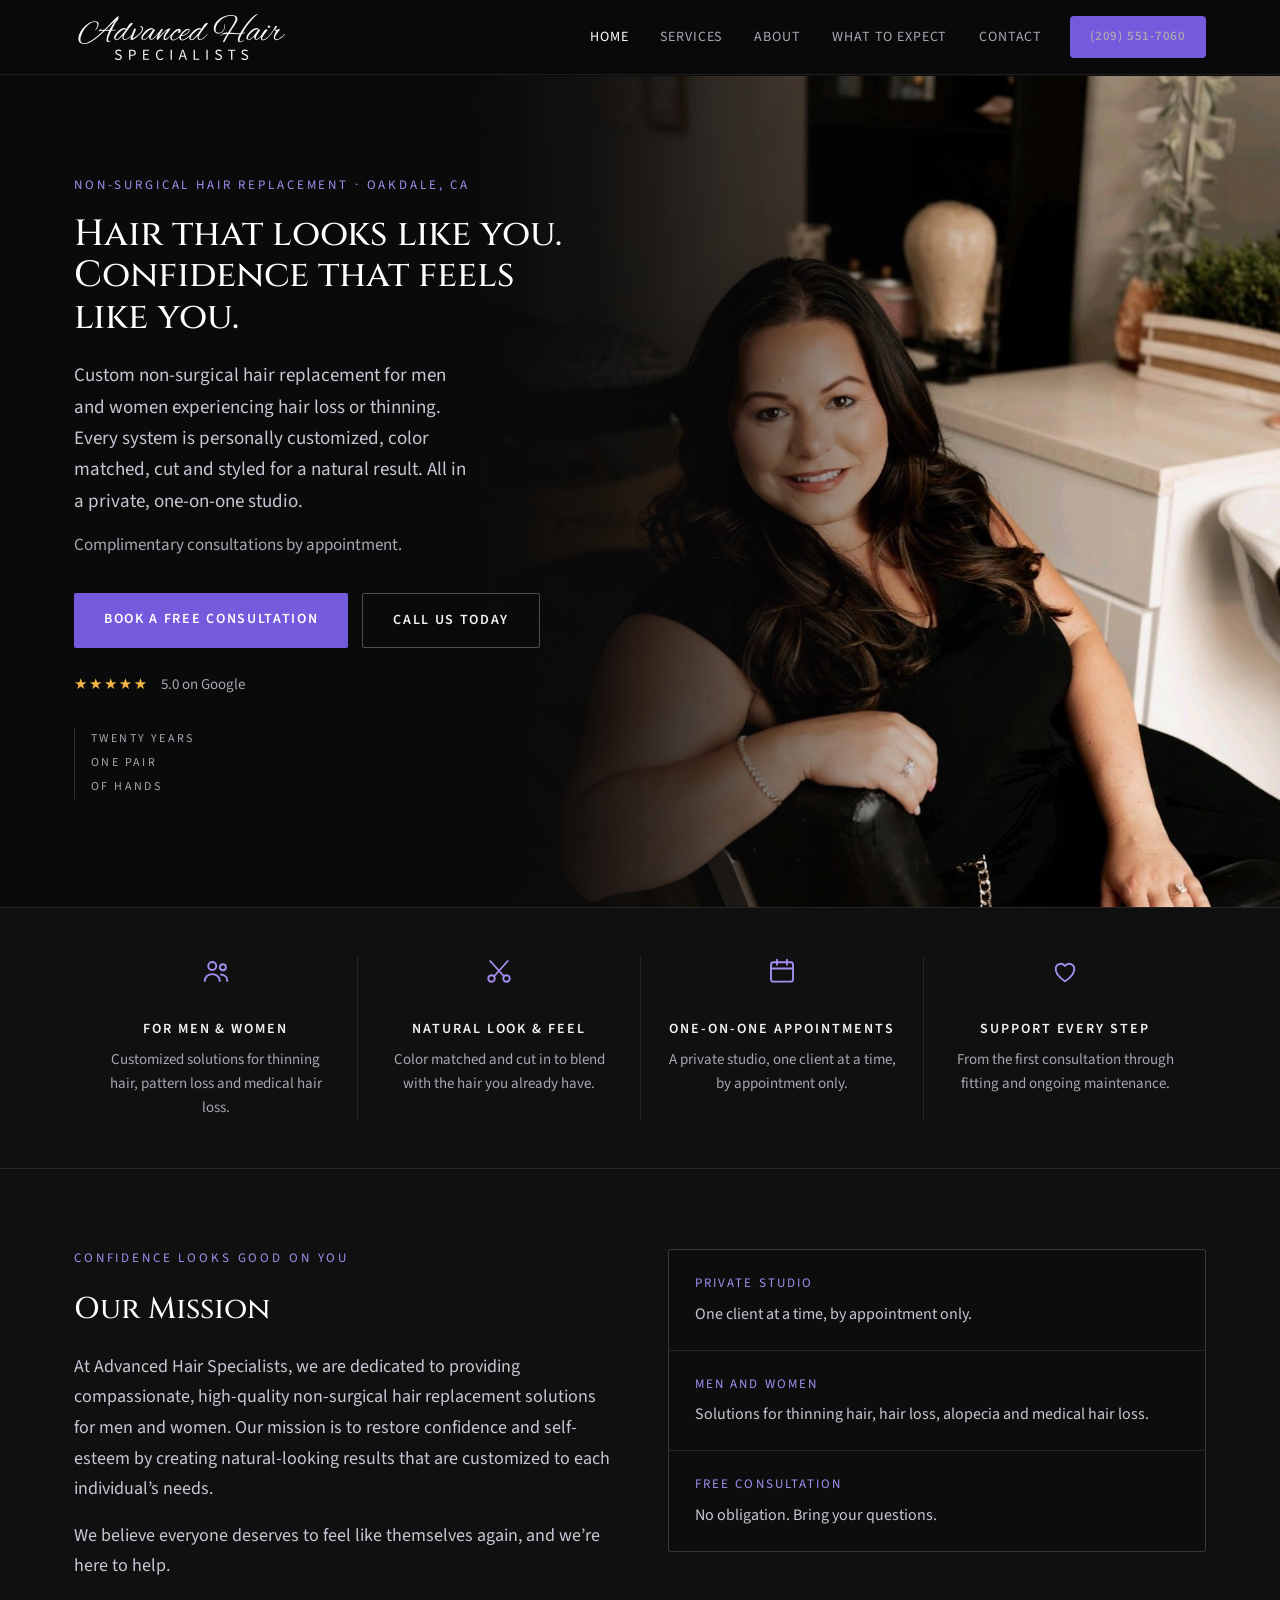
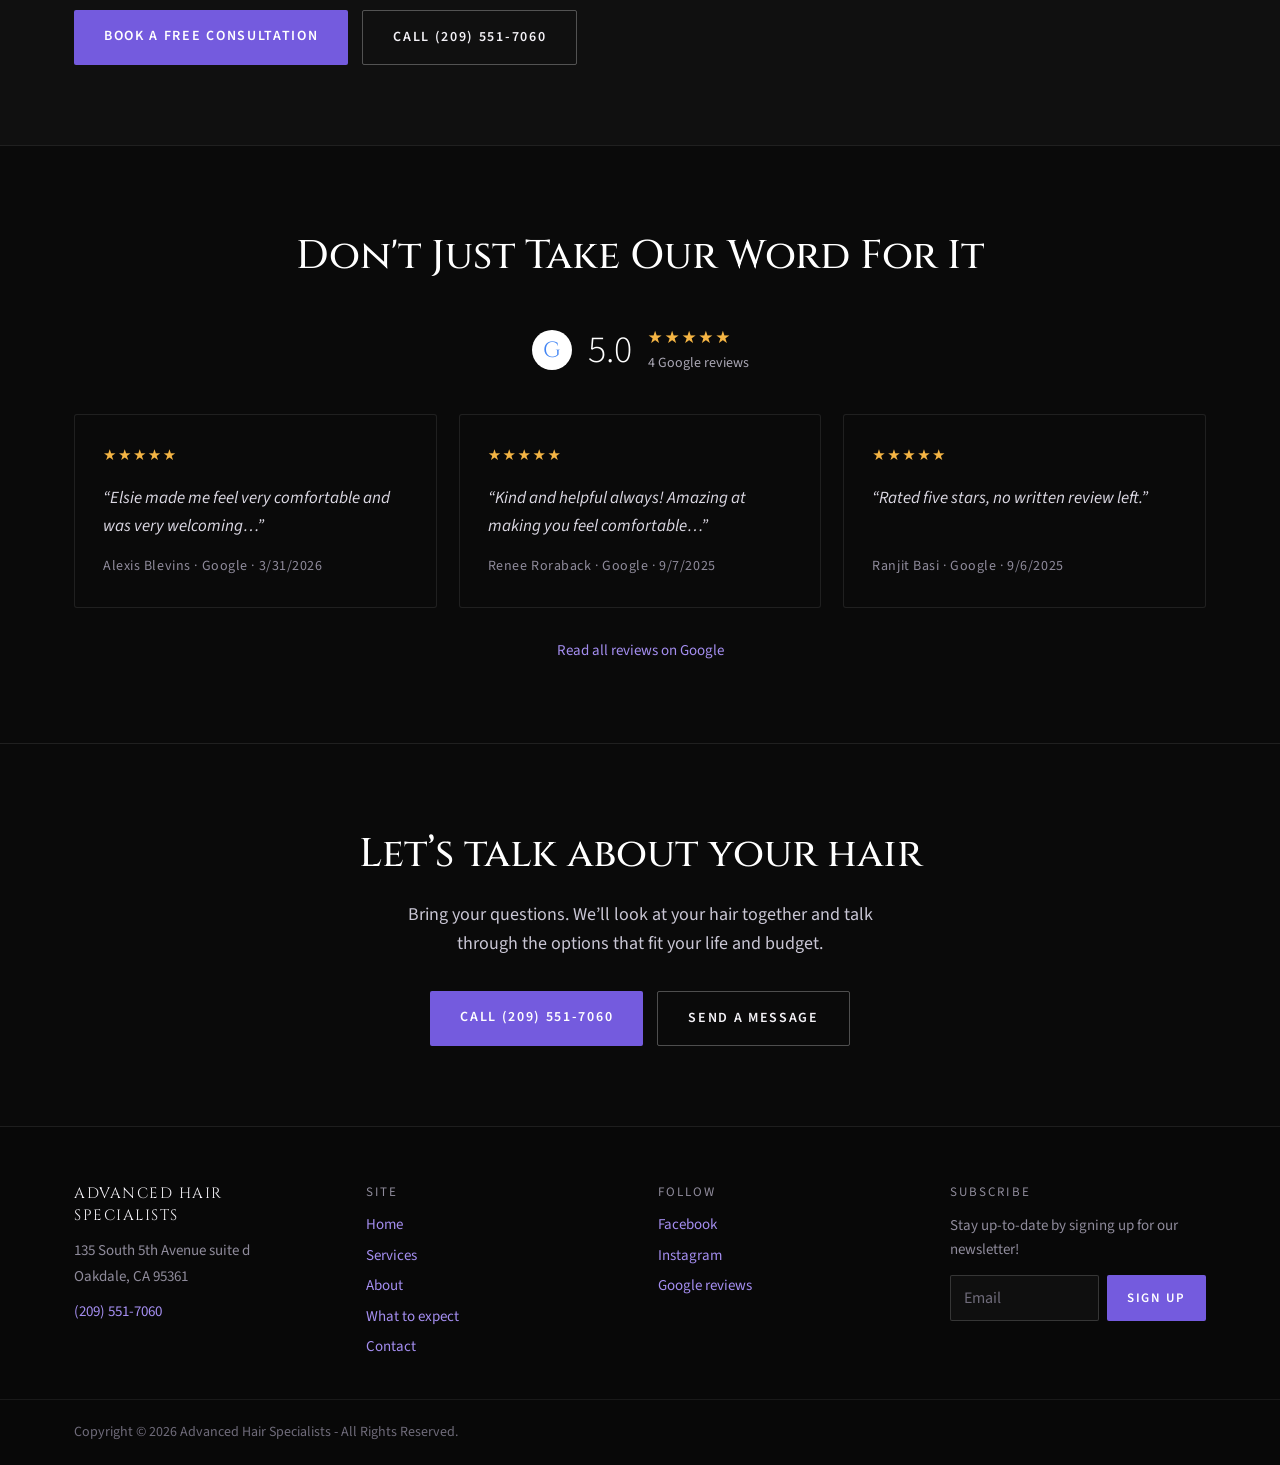
==== commit ec696fda: "AHS Oakdale: credibility aside in the hero Adds the small stacked block from the client mockup: a ha" ====
--- a/ahsoakdale/index.html
+++ b/ahsoakdale/index.html
@@ -20,12 +20,15 @@
 <meta name="twitter:description" content="Custom non-surgical hair replacement for men and women in Oakdale, California. Color matched and styled in a private, one-on-one studio. Call (209) 551-7060." />
 <meta name="twitter:image" content="https://drewb-it.com/ahsoakdale/assets/og.jpg" />
 <link rel="icon" href="assets/favicon.ico" sizes="any" />
+<link rel="icon" type="image/svg+xml" href="assets/icon.svg" />
 <link rel="icon" type="image/png" href="assets/favicon.png" />
+<!-- Dark browser chrome swallows the black plate, so hand it the inverted one. -->
+<link rel="icon" type="image/png" href="assets/favicon-dark-mode.png" media="(prefers-color-scheme: dark)" />
 <link rel="apple-touch-icon" href="assets/apple-touch-icon.png" />
 <link rel="preconnect" href="https://fonts.googleapis.com" />
 <link rel="preconnect" href="https://fonts.gstatic.com" crossorigin />
 <link href="https://fonts.googleapis.com/css2?family=Cinzel:wght@400..600&family=Source+Sans+3:ital,wght@0,300..600;1,400&display=swap" rel="stylesheet" />
-<link rel="stylesheet" href="styles.css?v=6" />
+<link rel="stylesheet" href="styles.css?v=7" />
 <script type="application/ld+json">
 {
   "@context": "https://schema.org",
@@ -149,6 +152,7 @@
             <a class="btn btn-ghost" href="tel:2095517060">Call us today</a>
           </div>
           <div class="rating" style="margin-top:26px"><span class="stars">&#9733;&#9733;&#9733;&#9733;&#9733;</span><span>5.0 on Google</span></div>
+          <p class="hero-note">Twenty years<br />one pair<br />of hands</p>
         </div>
       </div>
     </section>
--- a/ahsoakdale/styles.css
+++ b/ahsoakdale/styles.css
@@ -427,6 +427,20 @@
   .hero-full .hero-in{padding:8px 24px 72px}
 }
 
+/* A credibility aside, in the manner of the client mockup. It sits on solid
+   ground rather than over the photograph: a scan of the hero backdrop returned
+   5.7:1 at best for pale text on the right side and 1.0:1 across most of it,
+   and dark text there peaked at 4.7:1 in one spot before collapsing. Neither
+   survives the photo reflowing at other widths. */
+.hero-note{
+  margin:30px 0 0;padding-left:16px;
+  border-left:1px solid var(--line-2);
+  font-family:"Source Sans 3",system-ui,sans-serif;
+  font-size:12px;letter-spacing:.2em;line-height:2;
+  text-transform:uppercase;color:var(--ink-3);
+}
+@media (max-width:860px){ .hero-note{margin-top:26px} }
+
 /* ---------- value strip ---------- */
 .valuestrip{display:grid;grid-template-columns:repeat(4,1fr);padding-block:48px}
 .vs{text-align:center;padding:0 22px;border-left:1px solid var(--line)}
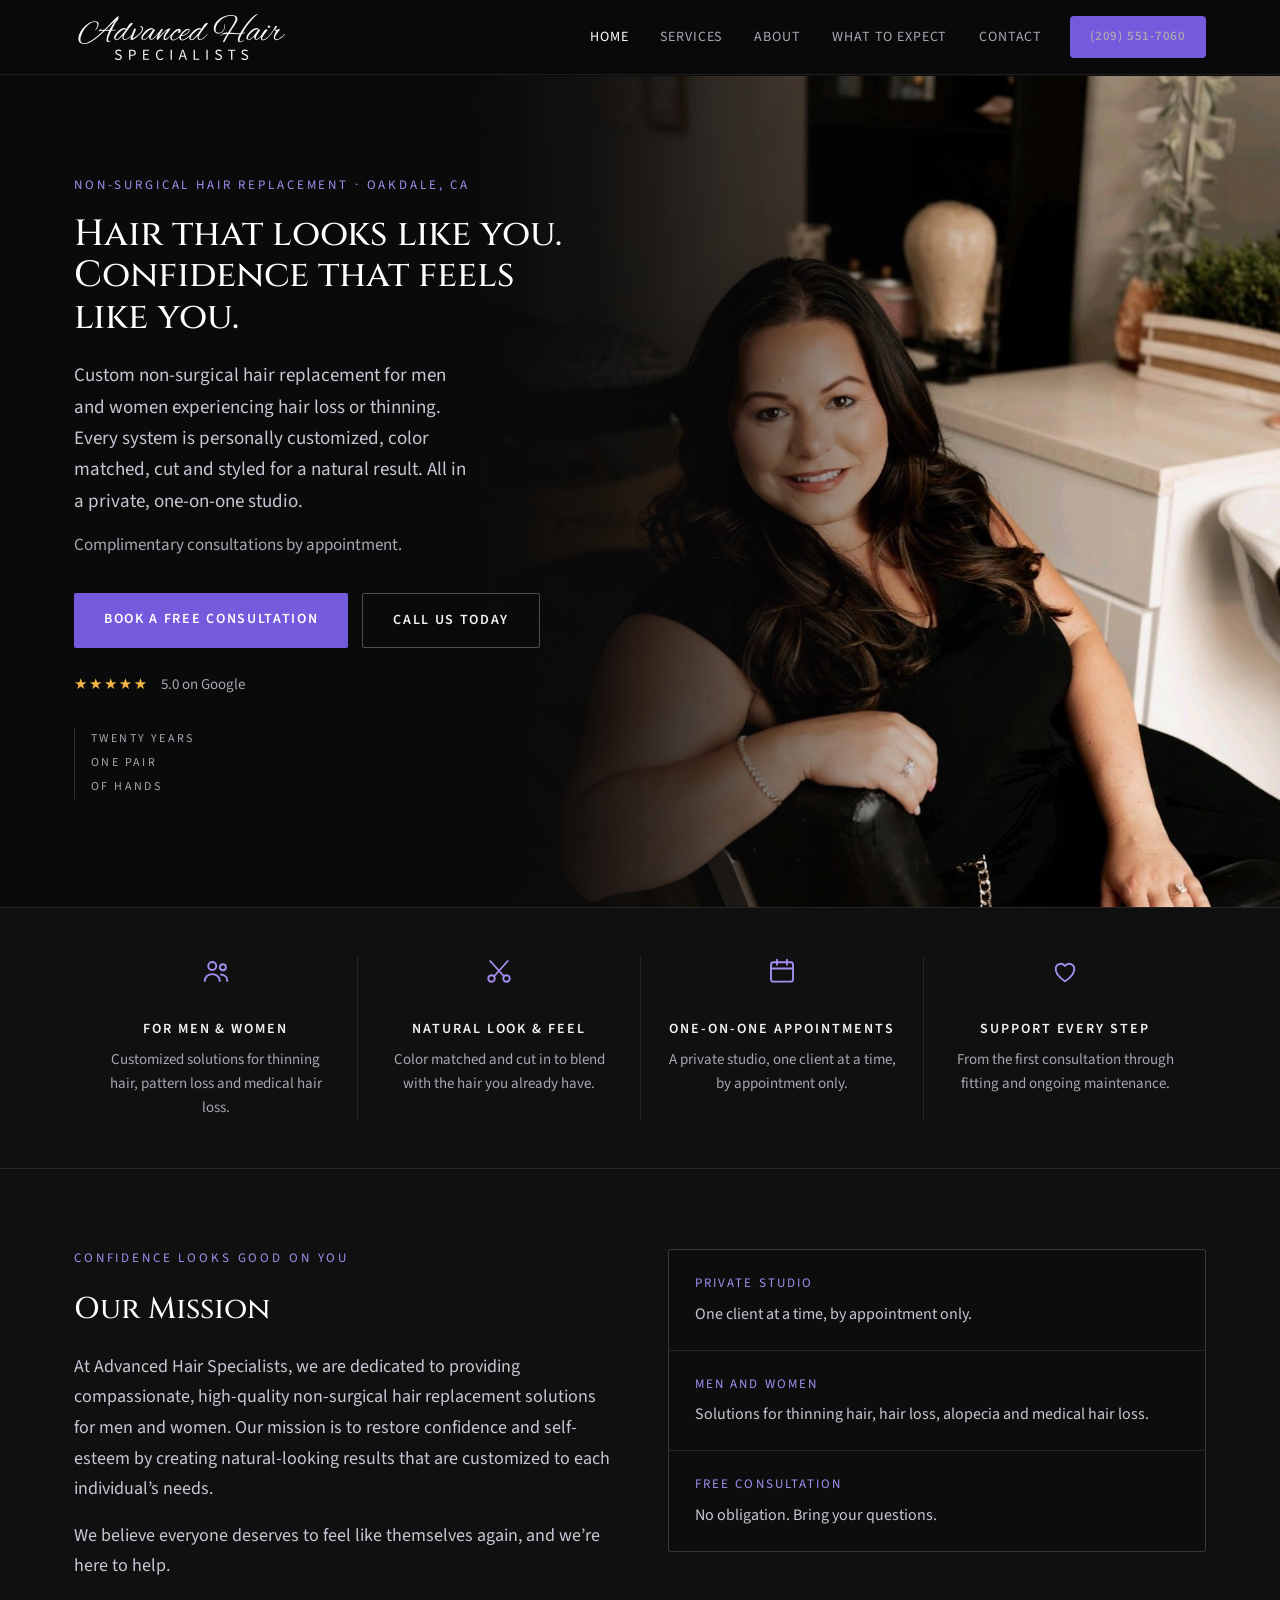
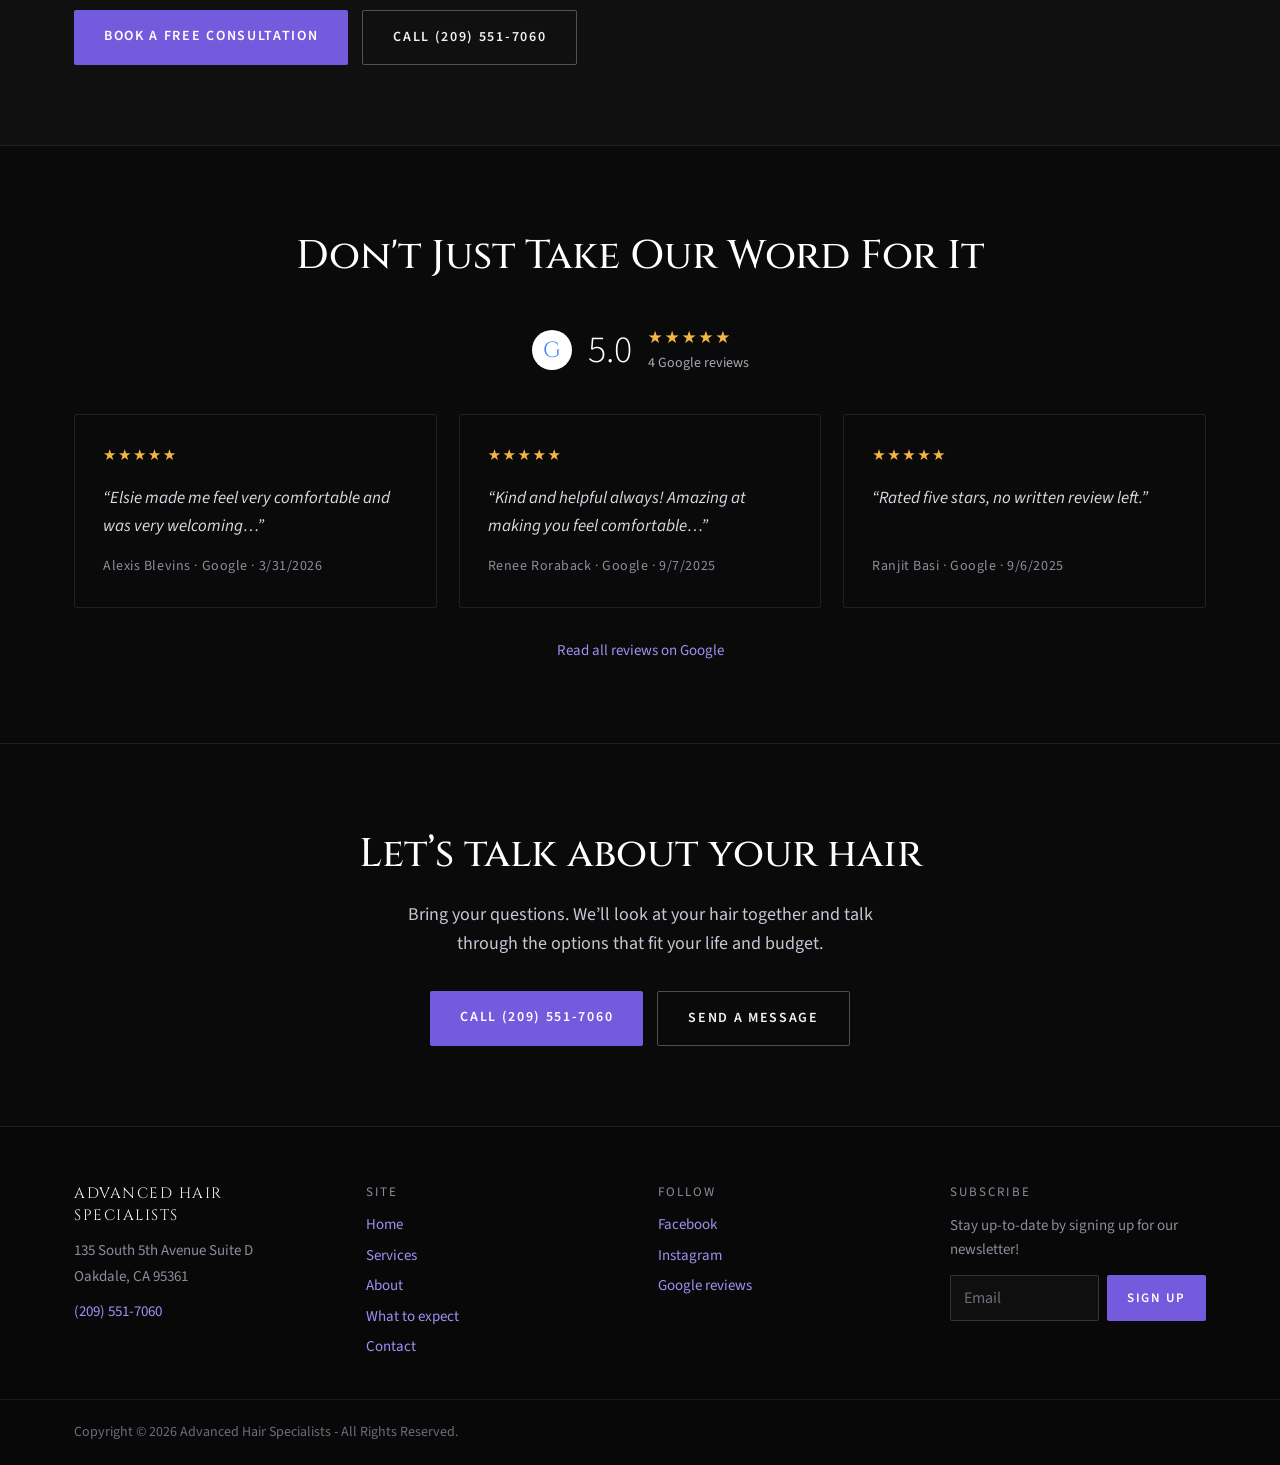
==== commit b1f8d033: "AHS Oakdale: capitalize Suite D All 12 occurrences across 6 files, including the visible address on " ====
--- a/ahsoakdale/index.html
+++ b/ahsoakdale/index.html
@@ -39,7 +39,7 @@
   "url": "https://drewb-it.com/ahsoakdale/",
   "address": {
     "@type": "PostalAddress",
-    "streetAddress": "135 South 5th Avenue suite d",
+    "streetAddress": "135 South 5th Avenue Suite D",
     "addressLocality": "Oakdale",
     "addressRegion": "CA",
     "postalCode": "95361",
@@ -250,7 +250,7 @@
     <div class="foot-in">
       <div>
         <p class="ttl">Advanced Hair Specialists</p>
-        <p>135 South 5th Avenue suite d</p>
+        <p>135 South 5th Avenue Suite D</p>
         <p style="margin-bottom:12px">Oakdale, CA 95361</p>
         <p><a href="tel:2095517060">(209) 551-7060</a></p>
       </div>
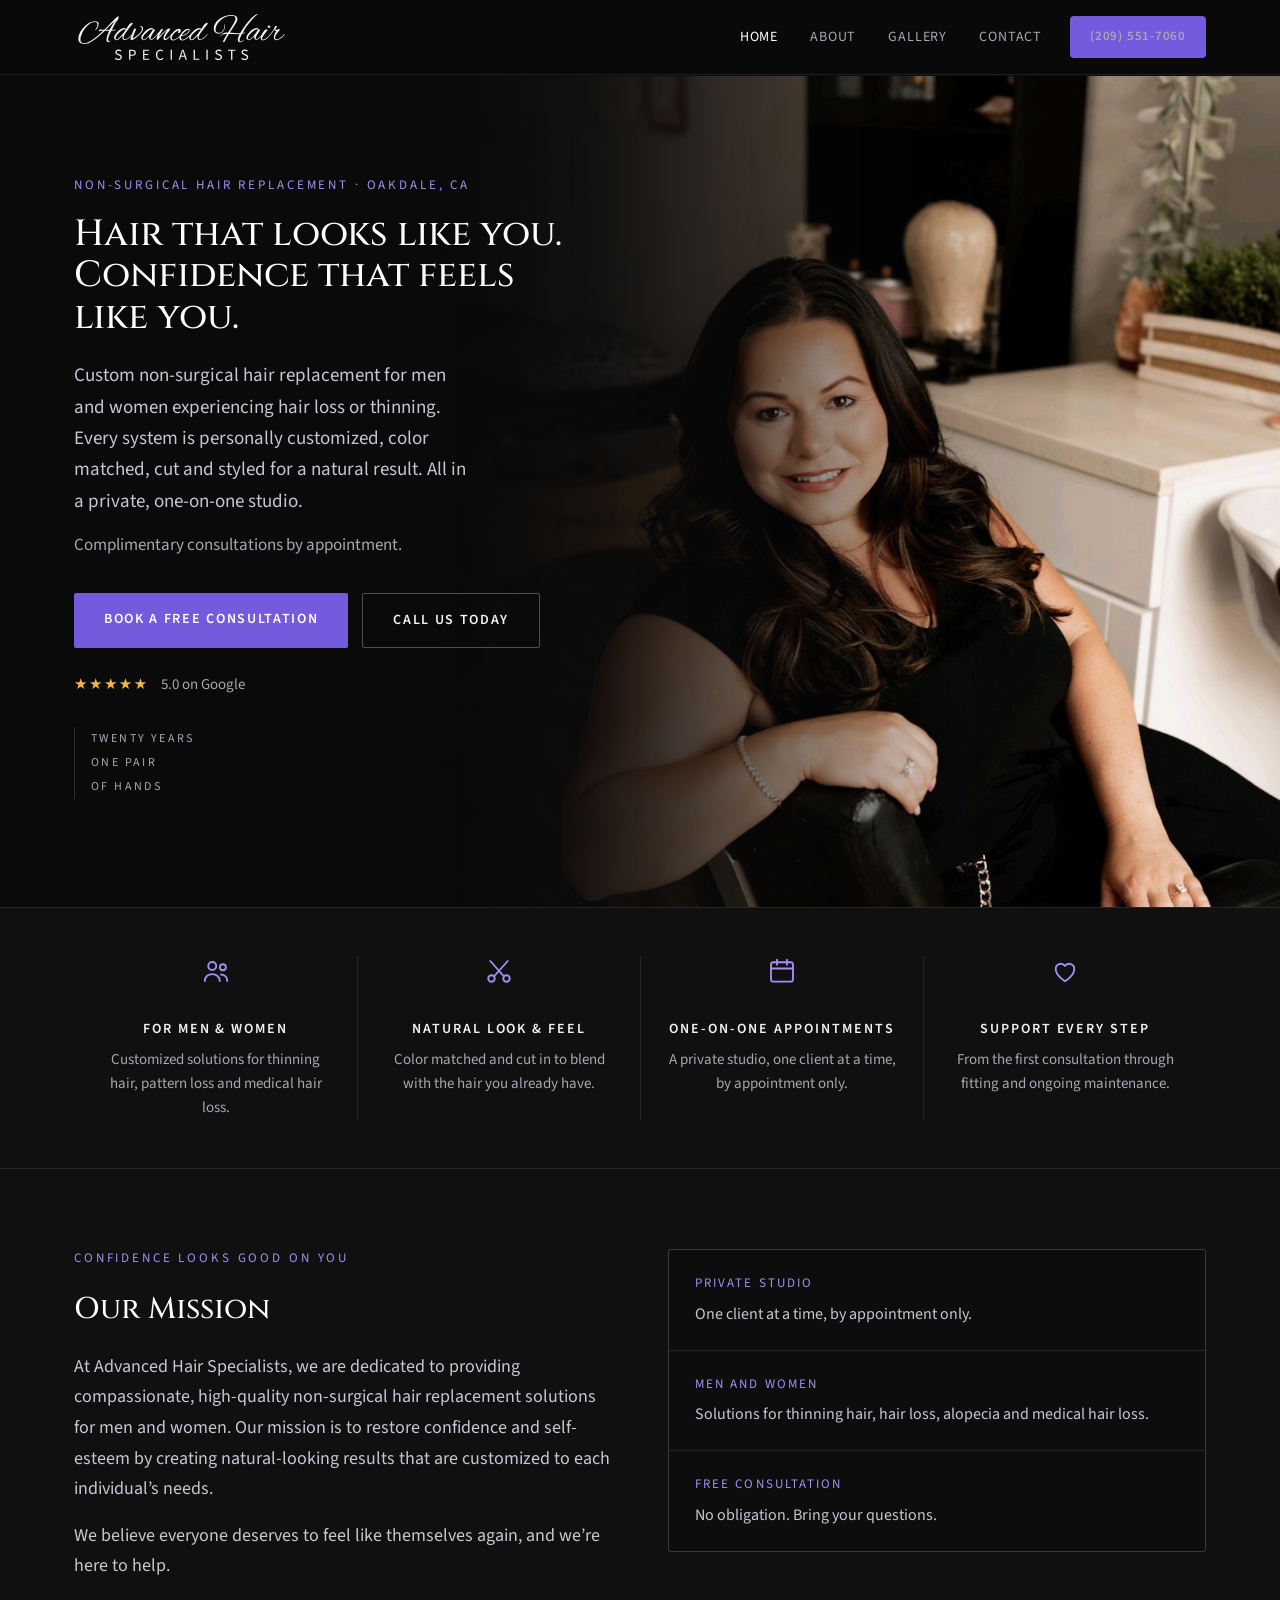
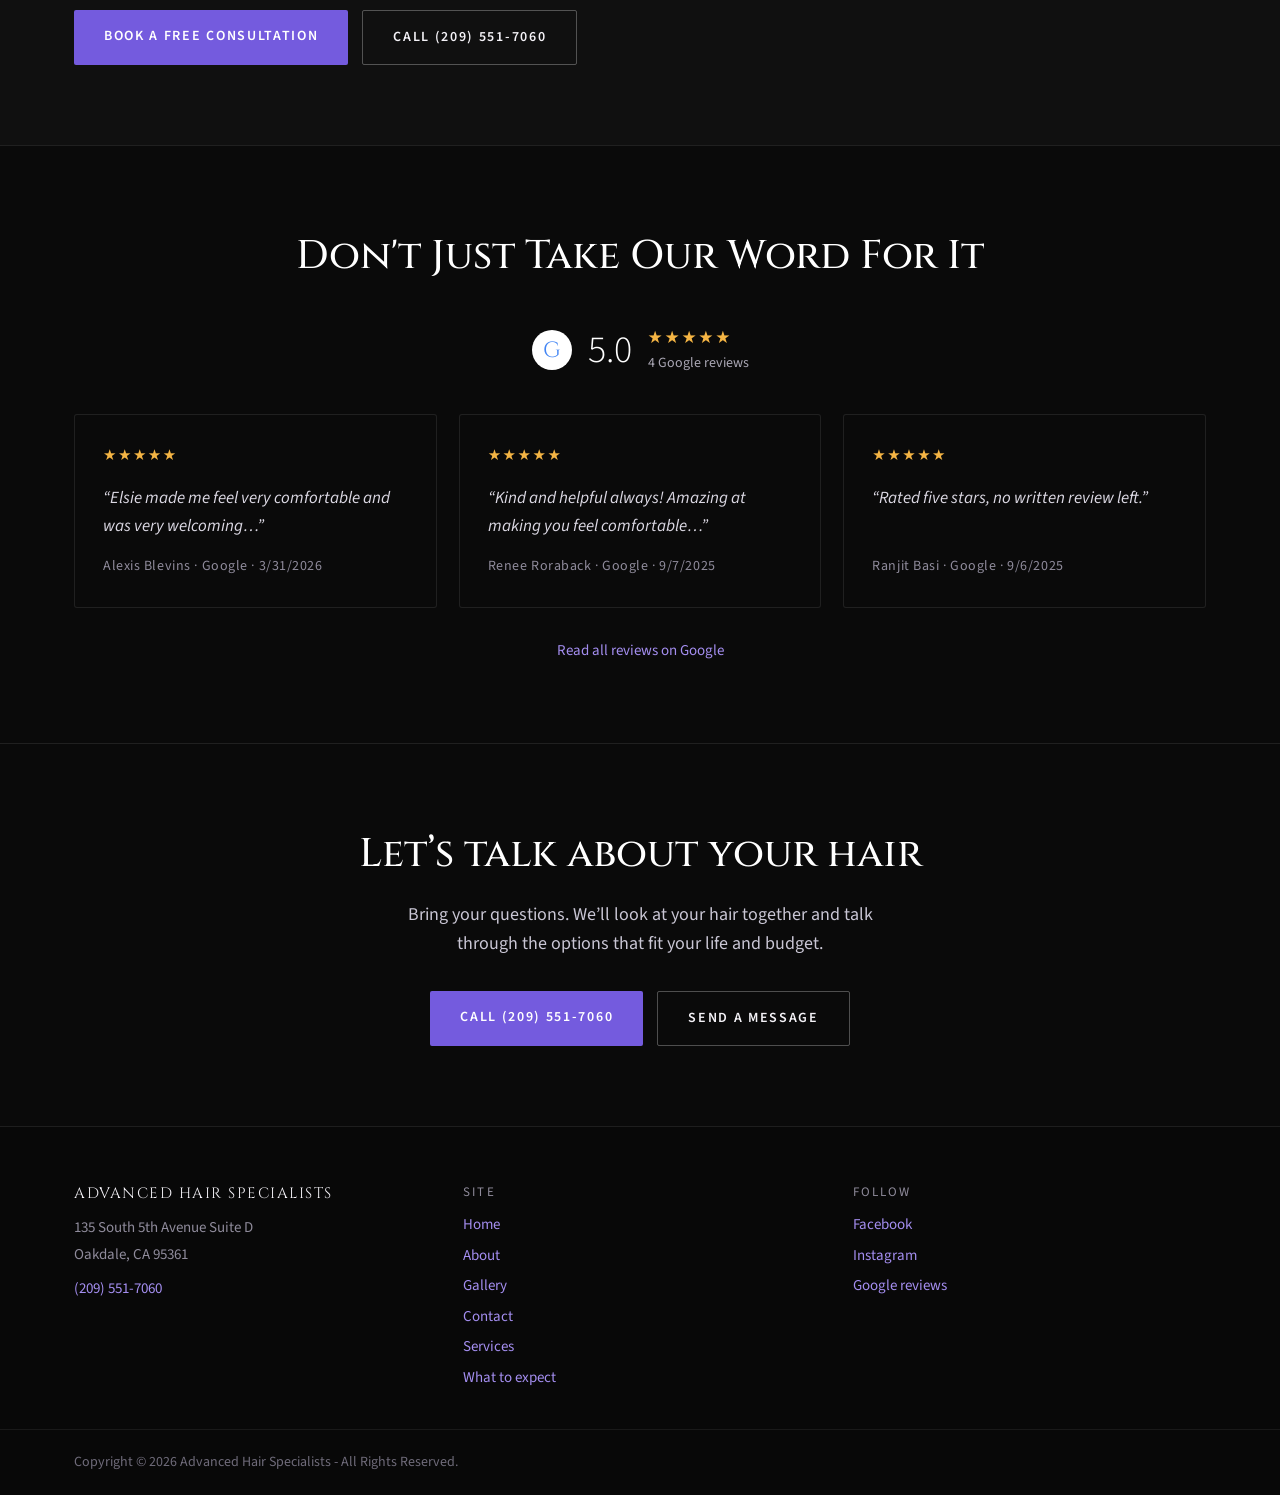
==== commit fb2c8597: "AHS Oakdale: round three from Elsie, via Ranjit Navigation - Top bar is now Home, About, Gallery, Co" ====
--- a/ahsoakdale/index.html
+++ b/ahsoakdale/index.html
@@ -124,9 +124,8 @@
       <label class="nav-toggle" for="nav-cb"><span class="nav-bars" aria-hidden="true"></span><span class="nav-toggle-t">Menu</span></label>
       <nav class="nav" id="site-nav">
         <a href="index.html" aria-current="page">Home</a>
-        <a href="services.html">Services</a>
         <a href="about.html">About</a>
-        <a href="results.html">What to expect</a>
+        <a href="gallery.html">Gallery</a>
         <a href="contact.html">Contact</a>
       </nav>
       <a class="btn head-call" href="tel:2095517060">(209) 551-7060</a>
@@ -258,10 +257,11 @@
         <p class="cap">Site</p>
         <div class="foot-links">
           <a href="index.html">Home</a>
+          <a href="about.html">About</a>
+          <a href="gallery.html">Gallery</a>
+          <a href="contact.html">Contact</a>
           <a href="services.html">Services</a>
-          <a href="about.html">About</a>
           <a href="results.html">What to expect</a>
-          <a href="contact.html">Contact</a>
         </div>
       </div>
       <div>
@@ -272,21 +272,6 @@
           <a href="https://www.google.com/search?q=Advanced+Hair+Specialists+Oakdale" target="_blank" rel="noopener">Google reviews</a>
         </div>
       </div>
-      <div>
-        <p class="cap">Subscribe</p>
-        <p style="margin-bottom:14px;line-height:1.55">Stay up-to-date by signing up for our newsletter!</p>
-        <form class="sub" action="https://formsubmit.co/advancedhairspecialists@yahoo.com" method="POST">
-          <input type="hidden" name="_subject" value="New newsletter signup from the website" />
-          <input type="hidden" name="_next" value="https://drewb-it.com/ahsoakdale/thanks.html" />
-          <input type="hidden" name="_captcha" value="false" />
-          <input type="text" name="_honey" tabindex="-1" autocomplete="off" aria-hidden="true" style="position:absolute;left:-9999px" />
-
-          <input type="email" name="email" placeholder="Email" required
-                 aria-label="Email address" autocomplete="email"
-                 autocapitalize="none" spellcheck="false" />
-          <button class="btn btn-sm sub-btn" type="submit">Sign up</button>
-        </form>
-      </div>
     </div>
     <div class="copy"><p>Copyright &copy; 2026 Advanced Hair Specialists - All Rights Reserved.</p></div>
   </footer>
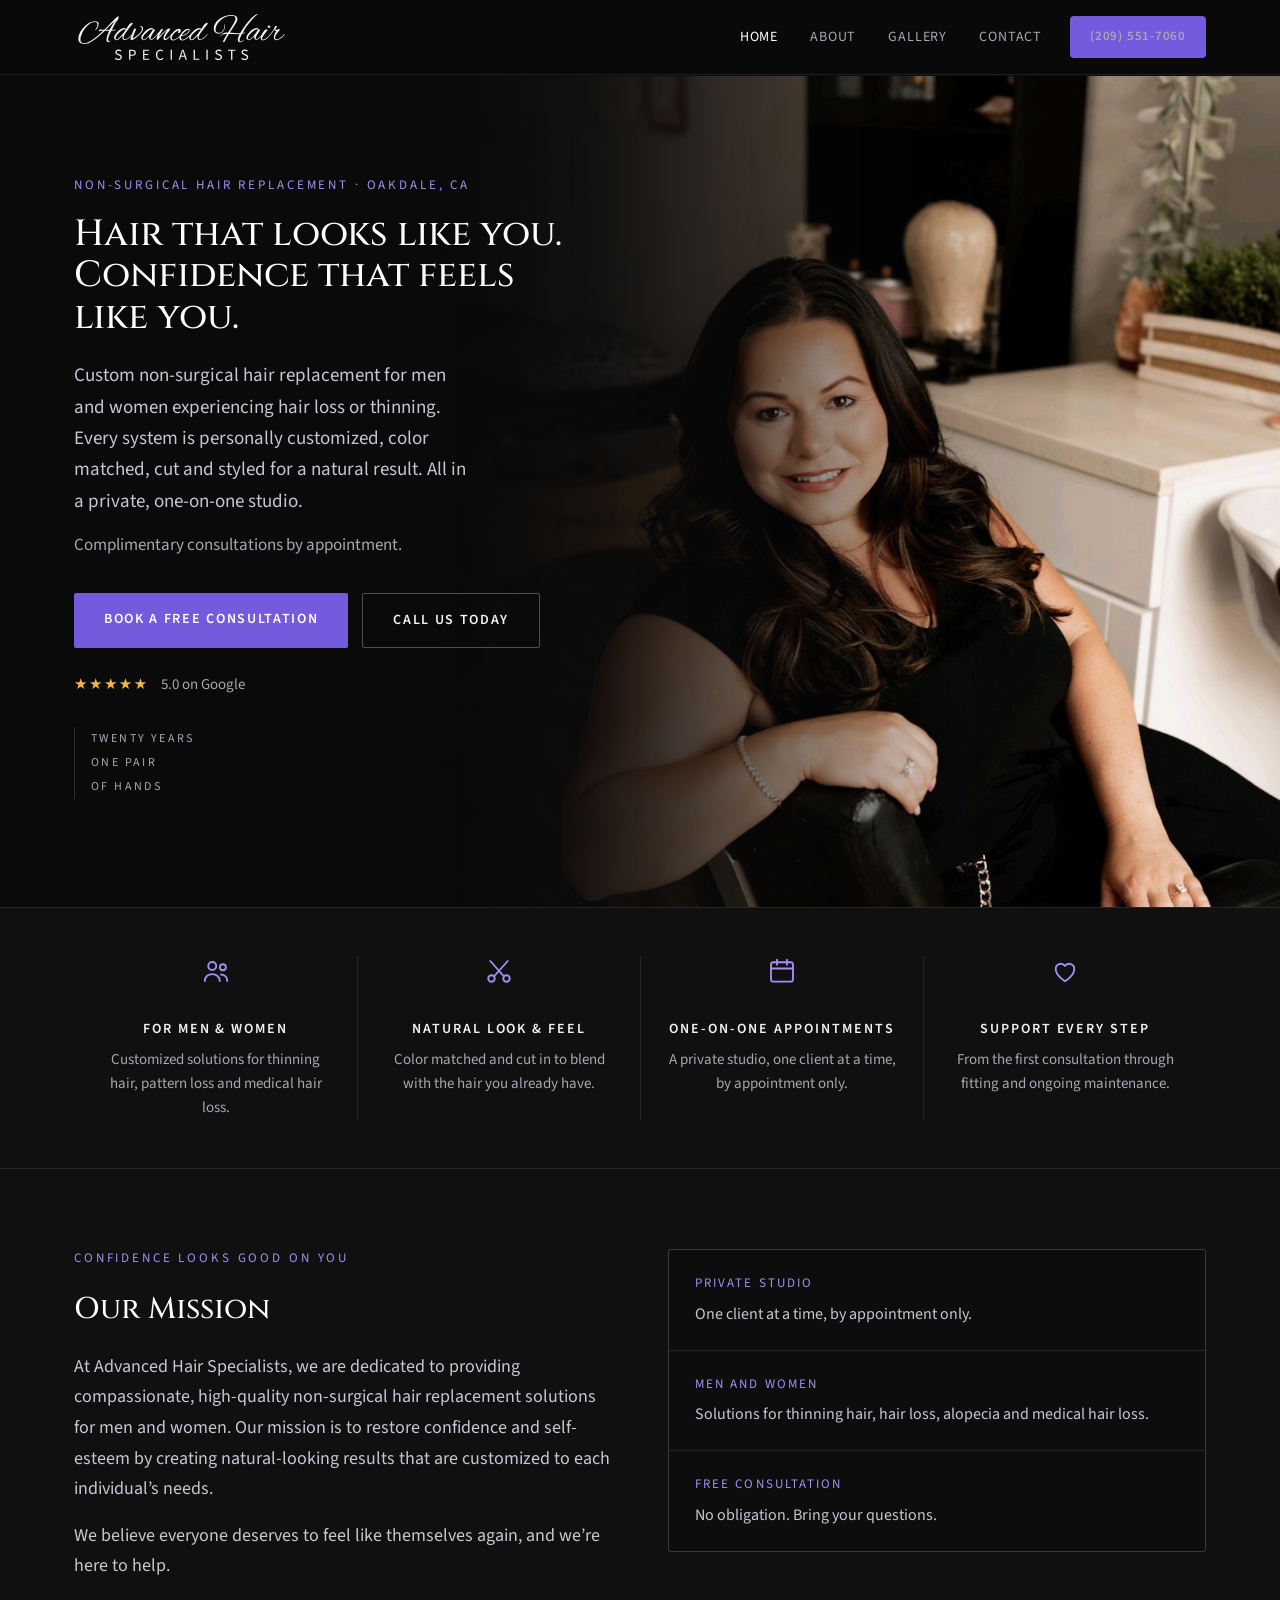
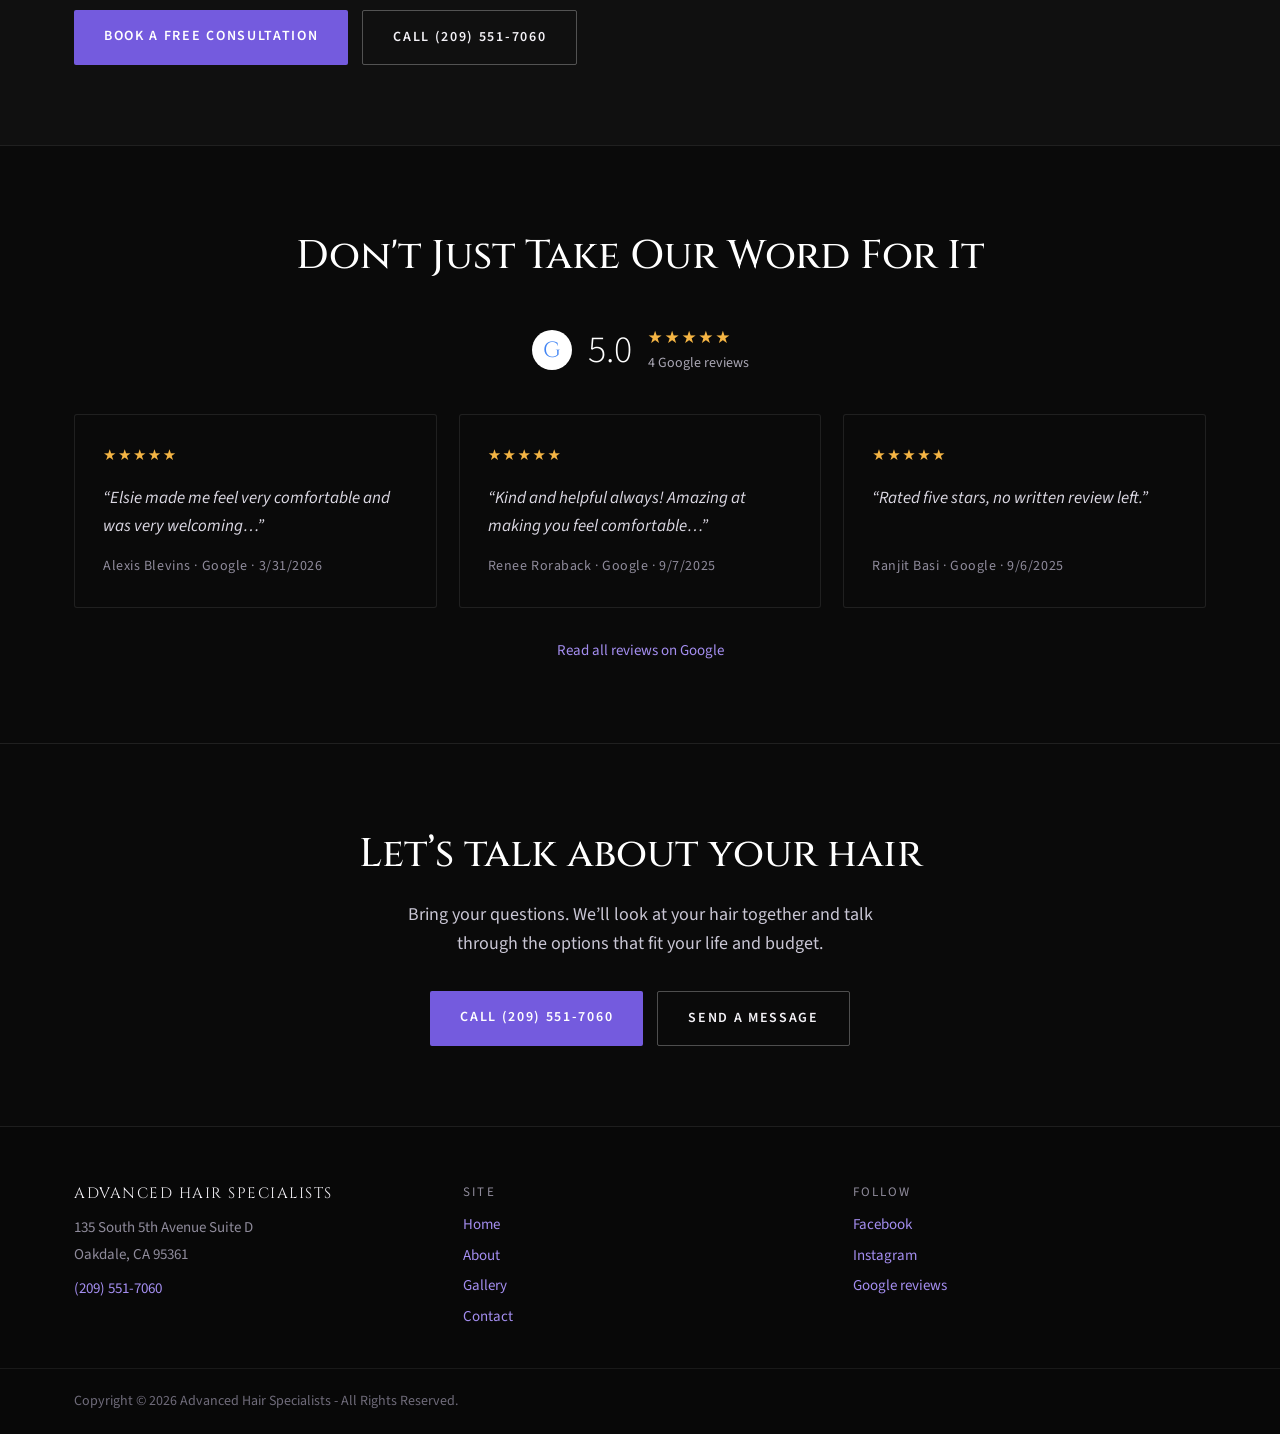
==== commit 60b5ef97: "AHS Oakdale: remove hidden pages from the footer list too Services and What to Expect now have no in" ====
--- a/ahsoakdale/index.html
+++ b/ahsoakdale/index.html
@@ -260,8 +260,6 @@
           <a href="about.html">About</a>
           <a href="gallery.html">Gallery</a>
           <a href="contact.html">Contact</a>
-          <a href="services.html">Services</a>
-          <a href="results.html">What to expect</a>
         </div>
       </div>
       <div>
